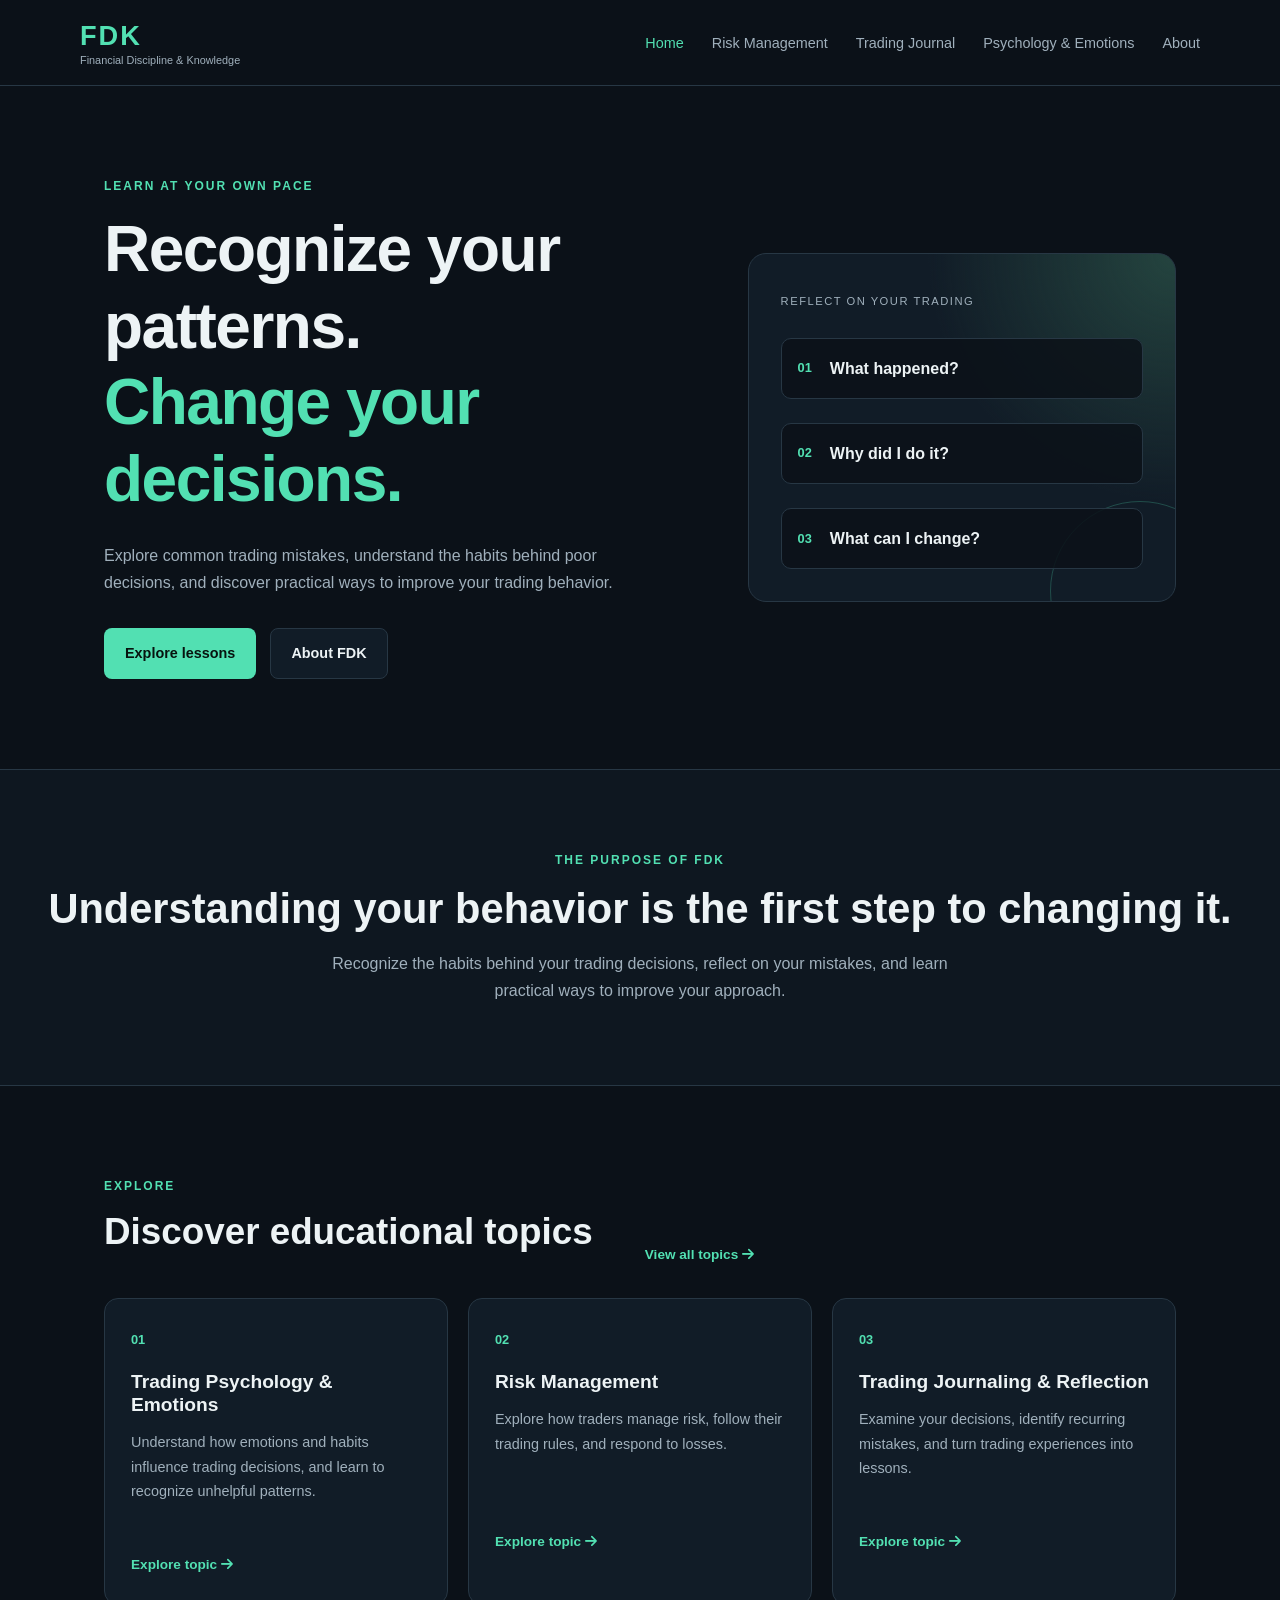
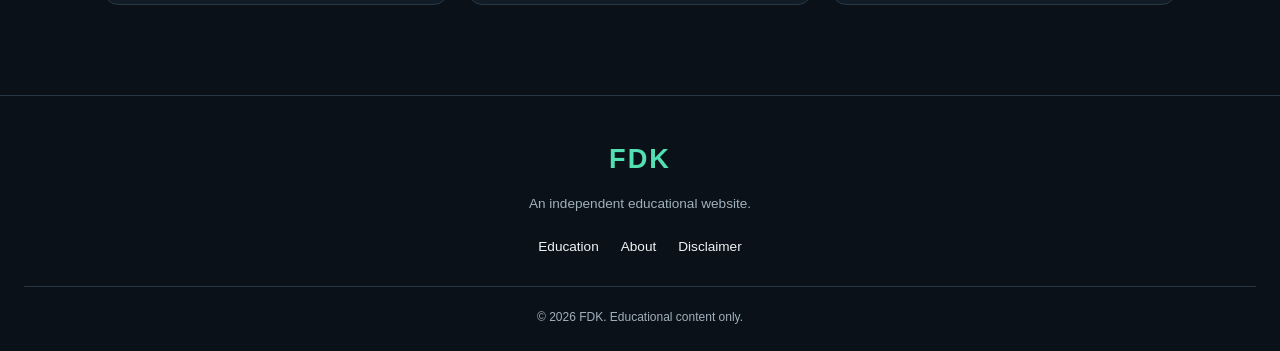
==== index.html @ 01b7a19f "refine homepage content and topic cards" ====
<!DOCTYPE html>
<html lang="en">
<head>
  <meta charset="UTF-8">
  <meta name="viewport" content="width=device-width, initial-scale=1.0">

  <meta
    name="description"
    content="FDK — Financial Discipline & Knowledge. Explore educational resources designed to help traders build knowledge and discipline."
  >

  <title>FDK — Financial Discipline & Knowledge</title>

  <link rel="stylesheet" href="css/index.css">
  
  <link rel="stylesheet" href="https://cdnjs.cloudflare.com/ajax/libs/font-awesome/6.7.2/css/all.min.css"/>

  <script src="js/index.js" defer></script>
</head>
<body>
  <header class="site-header">
    <a class="logo" href="index.html" aria-label="FDK home">
      <span class="logo-mark">FDK</span>
      <span class="logo-subtitle">Financial Discipline & Knowledge</span>
    </a>

    <button
      class="menu-toggle"
      aria-label="Toggle navigation"
      aria-expanded="false"
      aria-controls="main-navigation"
    >
      <span></span>
      <span></span>
      <span></span>
    </button>

    <nav class="main-navigation" id="main-navigation">
      <a href="index.html" aria-current="page">Home</a>
      <a href="risk-management.html">Risk Management</a>
      <a href="journaling.html">Trading Journal</a>
      <a href="psychology.html">Psychology & Emotions</a>
      <a href="about.html">About</a>
      
      </nav>
  </header>

  <main>
    <section class="hero">
      <div class="hero-content">
        <p class="eyebrow">LEARN AT YOUR OWN PACE</p>

        <h1> 
          Recognize your patterns.
          <span>Change your decisions.</span>
        </h1>

        <p class="hero-description">
          Explore common trading mistakes, understand the habits behind poor decisions, and discover practical ways to improve your trading behavior.
        </p>

        <div class="hero-actions">
          <a class="button button-primary" href="education.html">
            Explore lessons
          </a>

          <a class="button button-secondary" href="about.html">
            About FDK
          </a>
        </div>
      </div>
      
      <div class="visual-card">
        
        <span class="visual-label">REFLECT ON YOUR TRADING</span>
        
        <div class="visual-step">
          <span class="step-number">01</span>
          <span>What happened?</span>
        </div>
        
        <div class="visual-step">
          <span class="step-number">02</span>
          <span>Why did I do it?</span>
        </div>
        
        <div class="visual-step">
          <span class="step-number">03</span>
          <span>What can I change?</span>
        </div>

        <div class="visual-decoration"></div>
      </div>

      
      
    </section>
    
    <section class="intro-section">
      
      <p class="eyebrow">THE PURPOSE OF FDK</p>
      
      <h2>Understanding your behavior is the first step to changing it.</h2>
      
      <p>Recognize the habits behind your trading decisions, reflect on your mistakes, and learn practical ways to improve your approach.</p>
      
    </section>


    
<section class="topics-section">
  <div class="section-heading">
    <div>
      <p class="eyebrow">EXPLORE</p>
      <h2>Discover educational topics</h2>
    </div>

    <a class="text-link" href="education.html">
      View all topics
      <i class="fa-solid fa-arrow-right" aria-hidden="true"></i>
    </a>
  </div>

  <div class="topic-grid">
    <article class="topic-card">
      <span class="topic-number">01</span>

      <h3>Trading Psychology &amp; Emotions</h3>

      <p>
        Understand how emotions and habits influence trading
        decisions, and learn to recognize unhelpful patterns.
      </p>

      <a href="psychology.html">
        Explore topic
        <i class="fa-solid fa-arrow-right" aria-hidden="true"></i>
      </a>
    </article>

    <article class="topic-card">
      <span class="topic-number">02</span>

      <h3>Risk Management</h3>

      <p>
        Explore how traders manage risk, follow their trading
        rules, and respond to losses.
      </p>

      <a href="risk-management.html">
        Explore topic
        <i class="fa-solid fa-arrow-right" aria-hidden="true"></i>
      </a>
    </article>

    <article class="topic-card">
      <span class="topic-number">03</span>

      <h3>Trading Journaling &amp; Reflection</h3>

      <p>
        Examine your decisions, identify recurring mistakes,
        and turn trading experiences into lessons.
      </p>

      <a href="journaling.html">
        Explore topic
        <i class="fa-solid fa-arrow-right" aria-hidden="true"></i>
      </a>
    </article>
  </div>
</section>


  
  </main>

  <footer class="site-footer">
    <a class="footer-logo" href="index.html">FDK</a>

    <p>
      An independent educational website.
    </p>

    <div class="footer-links">
      <a href="education.html">Education</a>
      <a href="about.html">About</a>
      <a href="disclaimer.html">Disclaimer</a>
    </div>

    <p class="copyright">
      &copy; 2026 FDK. Educational content only.
    </p>
  </footer>
</body>
</html>
---- css/index.css ----
:root {
  --bg: #0b1118;
  --surface: #111c27;
  --surface-light: #172633;
  --text: #edf3f5;
  --muted: #a0b0bc;
  --accent: #52e0b2;
  --border: #273744;
  --radius: 14px;
  --container: 1120px;
}

* {
  box-sizing: border-box;
  margin: 0;
  padding: 0;
}

html {
  scroll-behavior: smooth;
}

body {
  background: var(--bg);
  color: var(--text);
  font-family: Arial, Helvetica, sans-serif;
  line-height: 1.7;
}

a {
  color: inherit;
  text-decoration: none;
}

button,
a {
  -webkit-tap-highlight-color: transparent;
}

.site-header {
  width: 100%;
  min-height: 82px;
  padding: 18px max(5%, calc((100% - var(--container)) / 2));
  display: flex;
  align-items: center;
  justify-content: space-between;
  gap: 24px;
  border-bottom: 1px solid var(--border);
  background: var(--bg);
}

.logo {
  display: flex;
  flex-direction: column;
  line-height: 1.3;
}

.logo-mark,
.footer-logo {
  color: var(--accent);
  font-size: 1.7rem;
  font-weight: 800;
  letter-spacing: 2px;
}

.logo-subtitle {
  color: var(--muted);
  font-size: 0.68rem;
}

.main-navigation {
  display: flex;
  align-items: center;
  gap: 28px;
}

.main-navigation a {
  color: var(--muted);
  font-size: 0.9rem;
  transition: color 0.2s ease;
}

.main-navigation a:hover,
.main-navigation a[aria-current="page"] {
  color: var(--accent);
}

.menu-toggle {
  display: none;
  border: 1px solid var(--border);
  border-radius: 8px;
  background: var(--surface);
  padding: 10px;
  cursor: pointer;
}

.menu-toggle span {
  display: block;
  width: 22px;
  height: 2px;
  margin: 4px 0;
  background: var(--text);
}

.hero {
  max-width: var(--container);
  min-height: 570px;
  margin: 0 auto;
  padding: 90px 24px;
  display: grid;
  grid-template-columns: 1.15fr 0.85fr;
  align-items: center;
  gap: 64px;
}

.eyebrow {
  margin-bottom: 14px;
  color: var(--accent);
  font-size: 0.75rem;
  font-weight: 700;
  letter-spacing: 2px;
}

h1,
h2,
h3 {
  line-height: 1.2;
}

h1 {
  max-width: 650px;
  font-size: clamp(2.3rem, 5vw, 4rem);
  letter-spacing: -1.5px;
}

h1 span {
  display: block;
  color: var(--accent);
}

.hero-description {
  max-width: 540px;
  margin-top: 24px;
  color: var(--muted);
}

.hero-actions {
  display: flex;
  flex-wrap: wrap;
  gap: 14px;
  margin-top: 32px;
}

.button {
  min-height: 48px;
  padding: 12px 20px;
  display: inline-flex;
  align-items: center;
  justify-content: center;
  border: 1px solid transparent;
  border-radius: 8px;
  font-size: 0.9rem;
  font-weight: 700;
  transition: transform 0.2s ease, background 0.2s ease;
}

.button:hover {
  transform: translateY(-2px);
}

.button-primary {
  background: var(--accent);
  color: #07140f;
}

.button-secondary {
  border-color: var(--border);
  background: var(--surface);
  color: var(--text);
}

.hero-visual {
  min-width: 0;
}

.visual-card {
  position: relative;
  overflow: hidden;
  padding: 32px;
  border: 1px solid var(--border);
  border-radius: 18px;
  background:
    radial-gradient(circle at 100% 0%, #24443f 0, transparent 45%),
    var(--surface);
}

.visual-label {
  color: var(--muted);
  font-size: 0.7rem;
  letter-spacing: 1.5px;
}

.visual-step {
  position: relative;
  z-index: 1;
  display: flex;
  align-items: center;
  gap: 18px;
  margin-top: 24px;
  padding: 16px;
  border: 1px solid var(--border);
  border-radius: 10px;
  background: rgba(11, 17, 24, 0.85);
  font-weight: 600;
}

.step-number,
.topic-number {
  color: var(--accent);
  font-size: 0.8rem;
  font-weight: 700;
}

.visual-decoration {
  position: absolute;
  right: -55px;
  bottom: -80px;
  width: 180px;
  height: 180px;
  border: 1px solid rgba(82, 224, 178, 0.25);
  border-radius: 50%;
}

.intro-section {
  padding: 80px 24px;
  border-top: 1px solid var(--border);
  border-bottom: 1px solid var(--border);
  background: #0e1720;
  text-align: center;
}

.intro-section h2,
.closing-section h2 {
  margin-bottom: 16px;
  font-size: clamp(1.8rem, 4vw, 2.6rem);
}

.intro-section > p:last-child {
  max-width: 620px;
  margin: 0 auto;
  color: var(--muted);
}




.topics-section {
  max-width: var(--container);
  margin: 0 auto;
  padding: 90px 24px;
}

.section-heading {
  display: flex;
  align-items: end;
  justify-content: space-between;
  gap: 20px;
  margin-bottom: 32px;
}

.section-heading h2 {
  font-size: clamp(1.7rem, 3vw, 2.3rem);
}

.text-link,
.topic-card a {
  color: var(--accent);
  font-size: 0.85rem;
  font-weight: 700;
}

.topic-grid {
  display: grid;
  grid-template-columns: repeat(3, minmax(0, 1fr));
  gap: 20px;
}

.topic-card {
  padding: 26px;
  border: 1px solid var(--border);
  border-radius: var(--radius);
  background: var(--surface);
  transition: border-color 0.2s ease, transform 0.2s ease;
}

.topic-card:hover {
  transform: translateY(-4px);
  border-color: var(--accent);
}

.topic-card h3 {
  margin-top: 18px;
  font-size: 1.2rem;
}

.topic-card p {
  min-height: 100px;
  margin: 14px 0 20px;
  color: var(--muted);
  font-size: 0.9rem;
}



.site-footer {
  padding: 40px 24px 24px;
  border-top: 1px solid var(--border);
  text-align: center;
}

.site-footer p {
  margin-top: 10px;
  color: var(--muted);
  font-size: 0.85rem;
}

.footer-links {
  display: flex;
  flex-wrap: wrap;
  justify-content: center;
  gap: 22px;
  margin-top: 20px;
  font-size: 0.85rem;
}

.footer-links a:hover {
  color: var(--accent);
}

.site-footer .copyright {
  margin-top: 28px;
  padding-top: 20px;
  border-top: 1px solid var(--border);
  font-size: 0.75rem;
}

@media (max-width: 760px) {
  .site-header {
    position: relative;
    min-height: 76px;
    padding: 14px 20px;
  }

  .menu-toggle {
    display: block;
  }

  .main-navigation {
    position: absolute;
    z-index: 10;
    top: 100%;
    right: 0;
    left: 0;
    display: none;
    flex-direction: column;
    align-items: stretch;
    gap: 0;
    padding: 10px 20px 16px;
    border-bottom: 1px solid var(--border);
    background: var(--bg);
  }

  .main-navigation.is-open {
    display: flex;
  }

  .main-navigation a {
    padding: 12px 0;
  }

  .hero {
    min-height: auto;
    padding: 64px 20px;
    grid-template-columns: 1fr;
    gap: 40px;
  }

  .hero-visual {
    max-width: 500px;
    width: 100%;
    margin: 0 auto;
  }

  .intro-section,
  .closing-section {
    padding: 64px 20px;
  }

  .topics-section {
    padding: 64px 20px;
  }

  .section-heading {
    align-items: flex-start;
    flex-direction: column;
  }

  .topic-grid {
    grid-template-columns: 1fr;
  }

  .topic-card p {
    min-height: 0;
  }
}

@media (prefers-reduced-motion: reduce) {
  *,
  *::before,
  *::after {
    scroll-behavior: auto !important;
    transition-duration: 0.01ms !important;
  }
}




/* Education Library */

.library-hero {
  padding: 80px 24px;
  border-bottom: 1px solid var(--border);
  background:
    radial-gradient(circle at 80% 20%, #183a37 0, transparent 38%),
    var(--bg);
  text-align: center;
}

.library-hero h1 {
  max-width: 800px;
  margin: 0 auto;
}

.library-hero h1 span {
  display: inline;
}

.library-hero > p:not(.eyebrow) {
  max-width: 620px;
  margin: 20px auto;
  color: var(--muted);
}

.search-label {
  display: block;
  margin: 28px auto 8px;
  color: var(--muted);
  font-size: 0.8rem;
}

.article-search {
  width: min(100%, 520px);
  padding: 15px 18px;
  border: 1px solid var(--border);
  border-radius: 9px;
  outline: none;
  background: var(--surface);
  color: var(--text);
  font: inherit;
}

.article-search:focus {
  border-color: var(--accent);
}

.library-content {
  max-width: var(--container);
  margin: 0 auto;
  padding: 72px 24px;
}

.results-count {
  color: var(--muted);
  font-size: 0.85rem;
}

.filter-list {
  display: flex;
  flex-wrap: wrap;
  gap: 10px;
  margin-bottom: 30px;
}

.filter-button {
  padding: 9px 15px;
  border: 1px solid var(--border);
  border-radius: 7px;
  background: var(--surface);
  color: var(--muted);
  font: inherit;
  font-size: 0.8rem;
  cursor: pointer;
}

.filter-button:hover,
.filter-button.active {
  border-color: var(--accent);
  background: #16342f;
  color: var(--accent);
}

.article-grid {
  display: grid;
  grid-template-columns: repeat(3, minmax(0, 1fr));
  gap: 20px;
}

.library-card {
  display: flex;
  flex-direction: column;
  padding: 25px;
  border: 1px solid var(--border);
  border-radius: var(--radius);
  background: var(--surface);
  transition: border-color 0.2s ease, transform 0.2s ease;
}

.library-card:hover {
  transform: translateY(-3px);
  border-color: var(--accent);
}

.article-category {
  color: var(--accent);
  font-size: 0.68rem;
  font-weight: 700;
  letter-spacing: 1.3px;
}

.library-card h3 {
  margin-top: 18px;
  font-size: 1.2rem;
}

.library-card p {
  flex: 1;
  margin: 14px 0 22px;
  color: var(--muted);
  font-size: 0.9rem;
}

.article-meta {
  display: flex;
  justify-content: space-between;
  gap: 10px;
  margin-bottom: 18px;
  padding-top: 14px;
  border-top: 1px solid var(--border);
  color: var(--muted);
  font-size: 0.75rem;
}

.library-card > a {
  color: var(--accent);
  font-size: 0.85rem;
  font-weight: 700;
}

.empty-results {
  padding: 30px 0;
  color: var(--muted);
  text-align: center;
}

@media (max-width: 900px) {
  .article-grid {
    grid-template-columns: repeat(2, minmax(0, 1fr));
  }
}

@media (max-width: 600px) {
  .library-hero {
    padding: 60px 20px;
  }

  .library-content {
    padding: 55px 20px;
  }

  .article-grid {
    grid-template-columns: 1fr;
  }
}





/* Article Detail */

.article-page {
  max-width: var(--container);
  margin: 0 auto;
  padding: 35px 24px 80px;
}

.breadcrumbs {
  display: flex;
  flex-wrap: wrap;
  gap: 10px;
  margin-bottom: 42px;
  color: var(--muted);
  font-size: 0.8rem;
}

.breadcrumbs a:hover {
  color: var(--accent);
}

.article-header {
  max-width: 820px;
  padding-bottom: 35px;
  border-bottom: 1px solid var(--border);
}

.article-header h1 {
  margin-top: 14px;
  font-size: clamp(2.3rem, 5vw, 3.7rem);
}

.article-intro {
  margin-top: 22px;
  color: var(--muted);
  font-size: 1.05rem;
}

.article-byline {
  display: flex;
  flex-wrap: wrap;
  gap: 20px;
  margin-top: 24px;
  color: var(--muted);
  font-size: 0.8rem;
}

.article-layout {
  display: grid;
  grid-template-columns: minmax(0, 1fr) 270px;
  gap: 55px;
  margin-top: 45px;
}

.article-body {
  min-width: 0;
}

.article-body section {
  margin-bottom: 36px;
}

.article-body h2 {
  margin-bottom: 16px;
  font-size: 1.65rem;
}

.article-body p {
  margin-bottom: 16px;
  color: #c2cdd5;
}

.article-body section p:last-child {
  margin-bottom: 0;
}

.article-callout {
  margin: 35px 0;
  padding: 25px;
  border-left: 3px solid var(--accent);
  border-radius: 0 10px 10px 0;
  background: var(--surface);
}

.article-callout p {
  margin: 0;
  color: var(--text);
  font-size: 1.05rem;
  font-weight: 600;
}

.example-card {
  margin: 22px 0;
  padding: 20px;
  border: 1px solid var(--border);
  border-radius: 12px;
  background: var(--surface);
}

.example-row {
  display: flex;
  justify-content: space-between;
  gap: 20px;
  padding: 13px 0;
  border-bottom: 1px solid var(--border);
}

.example-row:last-child {
  border-bottom: none;
}

.example-row span {
  color: var(--muted);
}

.negative-value {
  color: #ff9c9c;
}

.article-list {
  padding-left: 22px;
  color: #c2cdd5;
}

.article-list li {
  margin-bottom: 12px;
  padding-left: 5px;
}

.article-disclaimer {
  margin-top: 40px;
  padding: 20px;
  border: 1px solid var(--border);
  border-radius: 10px;
  background: #101923;
}

.article-disclaimer strong {
  display: block;
  margin-bottom: 8px;
  color: var(--accent);
}

.article-disclaimer p {
  margin: 0;
  font-size: 0.85rem;
}

.back-link {
  display: inline-block;
  margin-top: 30px;
  color: var(--accent);
  font-size: 0.9rem;
  font-weight: 700;
}

.article-sidebar {
  display: flex;
  flex-direction: column;
  gap: 20px;
}

.sidebar-card {
  position: sticky;
  top: 20px;
  padding: 22px;
  border: 1px solid var(--border);
  border-radius: 12px;
  background: var(--surface);
}

.sidebar-link {
  display: block;
  padding: 11px 0;
  border-bottom: 1px solid var(--border);
  color: var(--muted);
  font-size: 0.85rem;
}

.sidebar-link:last-child {
  border-bottom: none;
}

.sidebar-link:hover {
  color: var(--accent);
}

.related-card {
  position: static;
}

.related-card h3 {
  margin-bottom: 12px;
}

.related-card p:not(.eyebrow) {
  margin-bottom: 20px;
  color: var(--muted);
  font-size: 0.85rem;
}

@media (max-width: 800px) {
  .article-layout {
    grid-template-columns: 1fr;
    gap: 35px;
  }

  .article-sidebar {
    order: -1;
  }

  .sidebar-card {
    position: static;
  }
}

@media (max-width: 500px) {
  .article-page {
    padding: 25px 20px 60px;
  }

  .breadcrumbs {
    margin-bottom: 30px;
  }

  .article-byline {
    gap: 12px;
  }

  .example-card {
    padding: 14px;
  }
}



/* LEARNING PATHS */

.paths-section {
  padding-top: 64px;
  padding-bottom: 80px;
}

.section-heading {
  max-width: 650px;
  margin-bottom: 32px;
}

.section-heading h2 {
  margin-bottom: 12px;
}

.section-heading > p:last-child {
  color: var(--text-muted);
  line-height: 1.7;
}

.paths-grid {
  display: grid;
  grid-template-columns: repeat(3, minmax(0, 1fr));
  gap: 22px;
}

.path-card {
  display: flex;
  flex-direction: column;
  align-items: flex-start;
  padding: 28px;
  border: 1px solid var(--border-color);
  border-radius: 16px;
  background: var(--surface-color);
  transition: border-color 0.2s ease, transform 0.2s ease;
}

.path-card:hover {
  border-color: var(--accent-color);
  transform: translateY(-3px);
}

.path-number {
  display: grid;
  place-items: center;
  width: 48px;
  height: 48px;
  margin-bottom: 24px;
  border-radius: 12px;
  background: var(--accent-soft);
  color: var(--accent-color);
  font-weight: 700;
}

.path-card h3 {
  margin: 12px 0;
}

.path-card > p:not(.article-category) {
  color: var(--text-muted);
  line-height: 1.7;
}

.path-details {
  display: flex;
  flex-wrap: wrap;
  gap: 8px;
  margin: 16px 0 24px;
}

.path-details span {
  padding: 6px 10px;
  border: 1px solid var(--border-color);
  border-radius: 20px;
  color: var(--text-muted);
  font-size: 0.78rem;
}

.path-card .text-link {
  margin-top: auto;
  color: var(--accent-color);
  font-weight: 600;
  text-decoration: none;
}

.path-card .text-link:hover {
  text-decoration: underline;
}

@media (max-width: 900px) {
  .paths-grid {
    grid-template-columns: repeat(2, minmax(0, 1fr));
  }
}

@media (max-width: 600px) {
  .paths-section {
    padding-top: 44px;
    padding-bottom: 56px;
  }

  .paths-grid {
    grid-template-columns: 1fr;
  }

  .path-card {
    padding: 22px;
  }
}


/* ABOUT PAGE */

.about-hero {
  padding: 90px 0 80px;
  border-bottom: 1px solid var(--border-color);
}

.about-hero .container {
  max-width: 850px;
}

.about-hero h1 {
  max-width: 750px;
  margin: 16px 0;
  font-size: clamp(2.3rem, 6vw, 4rem);
  line-height: 1.12;
  letter-spacing: -0.04em;
}

.about-hero p:not(.eyebrow) {
  max-width: 680px;
  color: var(--text-muted);
  font-size: 1.05rem;
  line-height: 1.8;
}

.about-section {
  display: grid;
  grid-template-columns: 1fr 1fr;
  gap: 56px;
  padding-top: 80px;
  padding-bottom: 80px;
}

.about-content h2,
.audience-inner h2 {
  margin: 12px 0 20px;
  font-size: clamp(1.8rem, 4vw, 2.5rem);
  line-height: 1.2;
}

.about-content > p:not(.eyebrow),
.audience-inner > p:not(.eyebrow) {
  color: var(--text-muted);
  line-height: 1.8;
}

.about-content > p + p {
  margin-top: 16px;
}

.about-principles {
  display: flex;
  flex-direction: column;
  gap: 16px;
}

.principle-card {
  display: flex;
  gap: 18px;
  padding: 22px;
  border: 1px solid var(--border-color);
  border-radius: 14px;
  background: var(--surface-color);
}

.principle-number {
  display: grid;
  place-items: center;
  flex-shrink: 0;
  width: 42px;
  height: 42px;
  border-radius: 10px;
  background: var(--accent-soft);
  color: var(--accent-color);
  font-weight: 700;
}

.principle-card h3 {
  margin-bottom: 8px;
}

.principle-card p {
  color: var(--text-muted);
  line-height: 1.65;
  font-size: 0.95rem;
}

.about-audience {
  padding: 72px 0;
  border-top: 1px solid var(--border-color);
  background: var(--surface-color);
}

.audience-inner {
  max-width: 760px;
  text-align: center;
}

.audience-inner > p:not(.eyebrow) {
  margin: 0 auto 28px;
  max-width: 650px;
}

@media (max-width: 700px) {
  .about-hero {
    padding: 64px 0 56px;
  }

  .about-section {
    grid-template-columns: 1fr;
    gap: 36px;
    padding-top: 56px;
    padding-bottom: 56px;
  }

  .about-audience {
    padding: 56px 0;
  }
}


/* DISCLAIMER PAGE */

.disclaimer-hero {
  padding: 72px 0 56px;
  border-bottom: 1px solid var(--border-color);
}

.disclaimer-hero .container {
  max-width: 850px;
}

.disclaimer-hero h1 {
  margin: 14px 0;
  font-size: clamp(2.2rem, 5vw, 3.5rem);
  line-height: 1.15;
  letter-spacing: -0.035em;
}

.disclaimer-hero p:not(.eyebrow) {
  color: var(--text-muted);
  line-height: 1.7;
}

.disclaimer-section {
  padding-top: 56px;
  padding-bottom: 80px;
}

.disclaimer-content {
  max-width: 820px;
  margin: 0 auto;
}

.disclaimer-block {
  padding: 28px 0;
  border-bottom: 1px solid var(--border-color);
}

.disclaimer-block:first-child {
  padding-top: 0;
}

.disclaimer-block h2 {
  margin-bottom: 14px;
  font-size: 1.25rem;
}

.disclaimer-block p {
  color: var(--text-muted);
  line-height: 1.85;
}

.disclaimer-block p + p {
  margin-top: 12px;
}

.disclaimer-notice {
  margin-top: 32px;
  padding: 22px;
  border: 1px solid var(--border-color);
  border-left: 3px solid var(--accent-color);
  border-radius: 10px;
  background: var(--surface-color);
  line-height: 1.75;
}

.disclaimer-notice strong {
  color: var(--accent-color);
}

@media (max-width: 600px) {
  .disclaimer-hero {
    padding: 56px 0 44px;
  }

  .disclaimer-section {
    padding-top: 40px;
    padding-bottom: 56px;
  }

  .disclaimer-block {
    padding: 24px 0;
  }
}
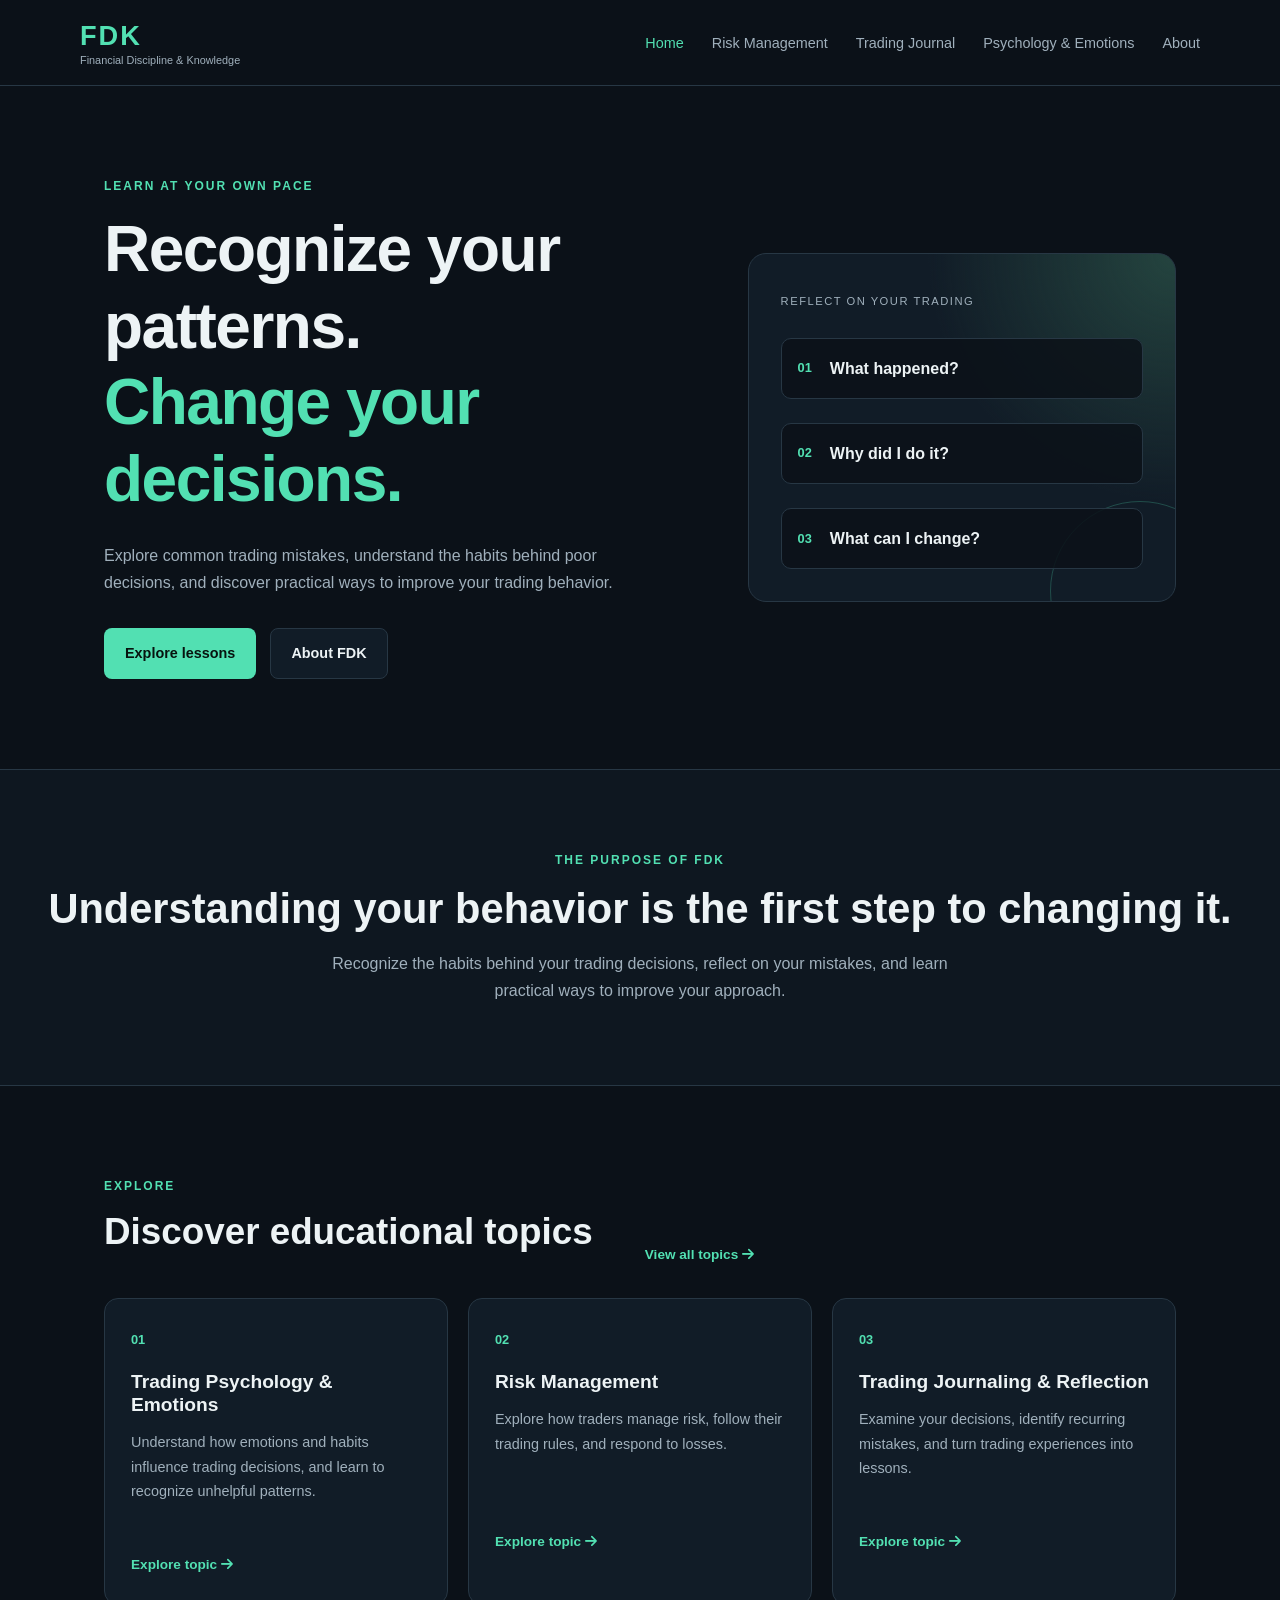
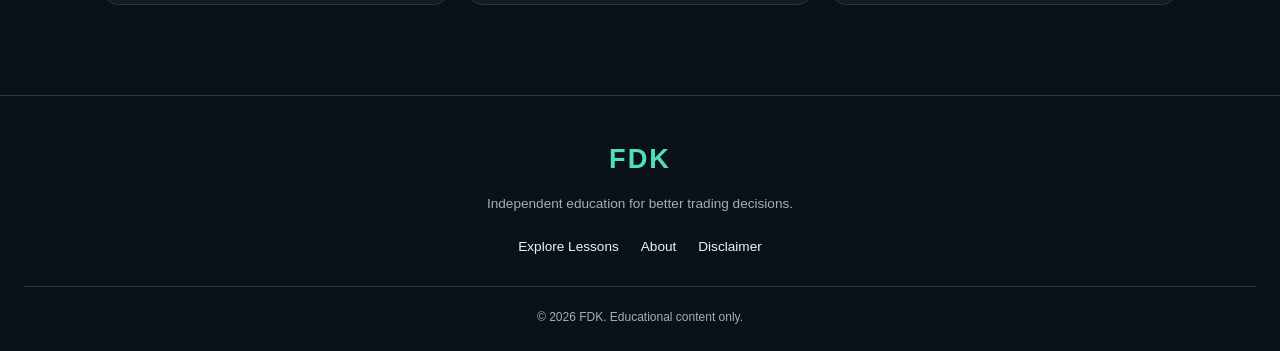
==== commit f788706c: "Build the lessons page" ====
--- a/index.html
+++ b/index.html
@@ -6,9 +6,9 @@
   <meta name="viewport" content="width=device-width, initial-scale=1.0">
 
   <meta
-    name="description"
-    content="FDK — Financial Discipline & Knowledge. Explore educational resources designed to help traders build knowledge and discipline."
-  >
+  name="description"
+  content="FDK helps traders recognize behavioral patterns, reflect on trading mistakes, and develop better trading habits and decision-making."
+>
 
   <title>FDK — Financial Discipline & Knowledge</title>
 
@@ -177,22 +177,27 @@
   
   </main>
 
-  <footer class="site-footer">
-    <a class="footer-logo" href="index.html">FDK</a>
-
-    <p>
-      An independent educational website.
-    </p>
-
-    <div class="footer-links">
-      <a href="education.html">Education</a>
-      <a href="about.html">About</a>
-      <a href="disclaimer.html">Disclaimer</a>
-    </div>
-
-    <p class="copyright">
-      &copy; 2026 FDK. Educational content only.
-    </p>
-  </footer>
+  
+<footer class="site-footer">
+  <a class="footer-logo" href="index.html">FDK</a>
+
+  <p>
+    Independent education for better trading decisions.
+  </p>
+
+  <div class="footer-links">
+    <a href="education.html">Explore Lessons</a>
+    <a href="about.html">About</a>
+    <a href="disclaimer.html">Disclaimer</a>
+  </div>
+
+  <p class="copyright">
+    &copy; 2026 FDK. Educational content only.
+  </p>
+</footer>
+
 </body>
 </html>
+
+
+
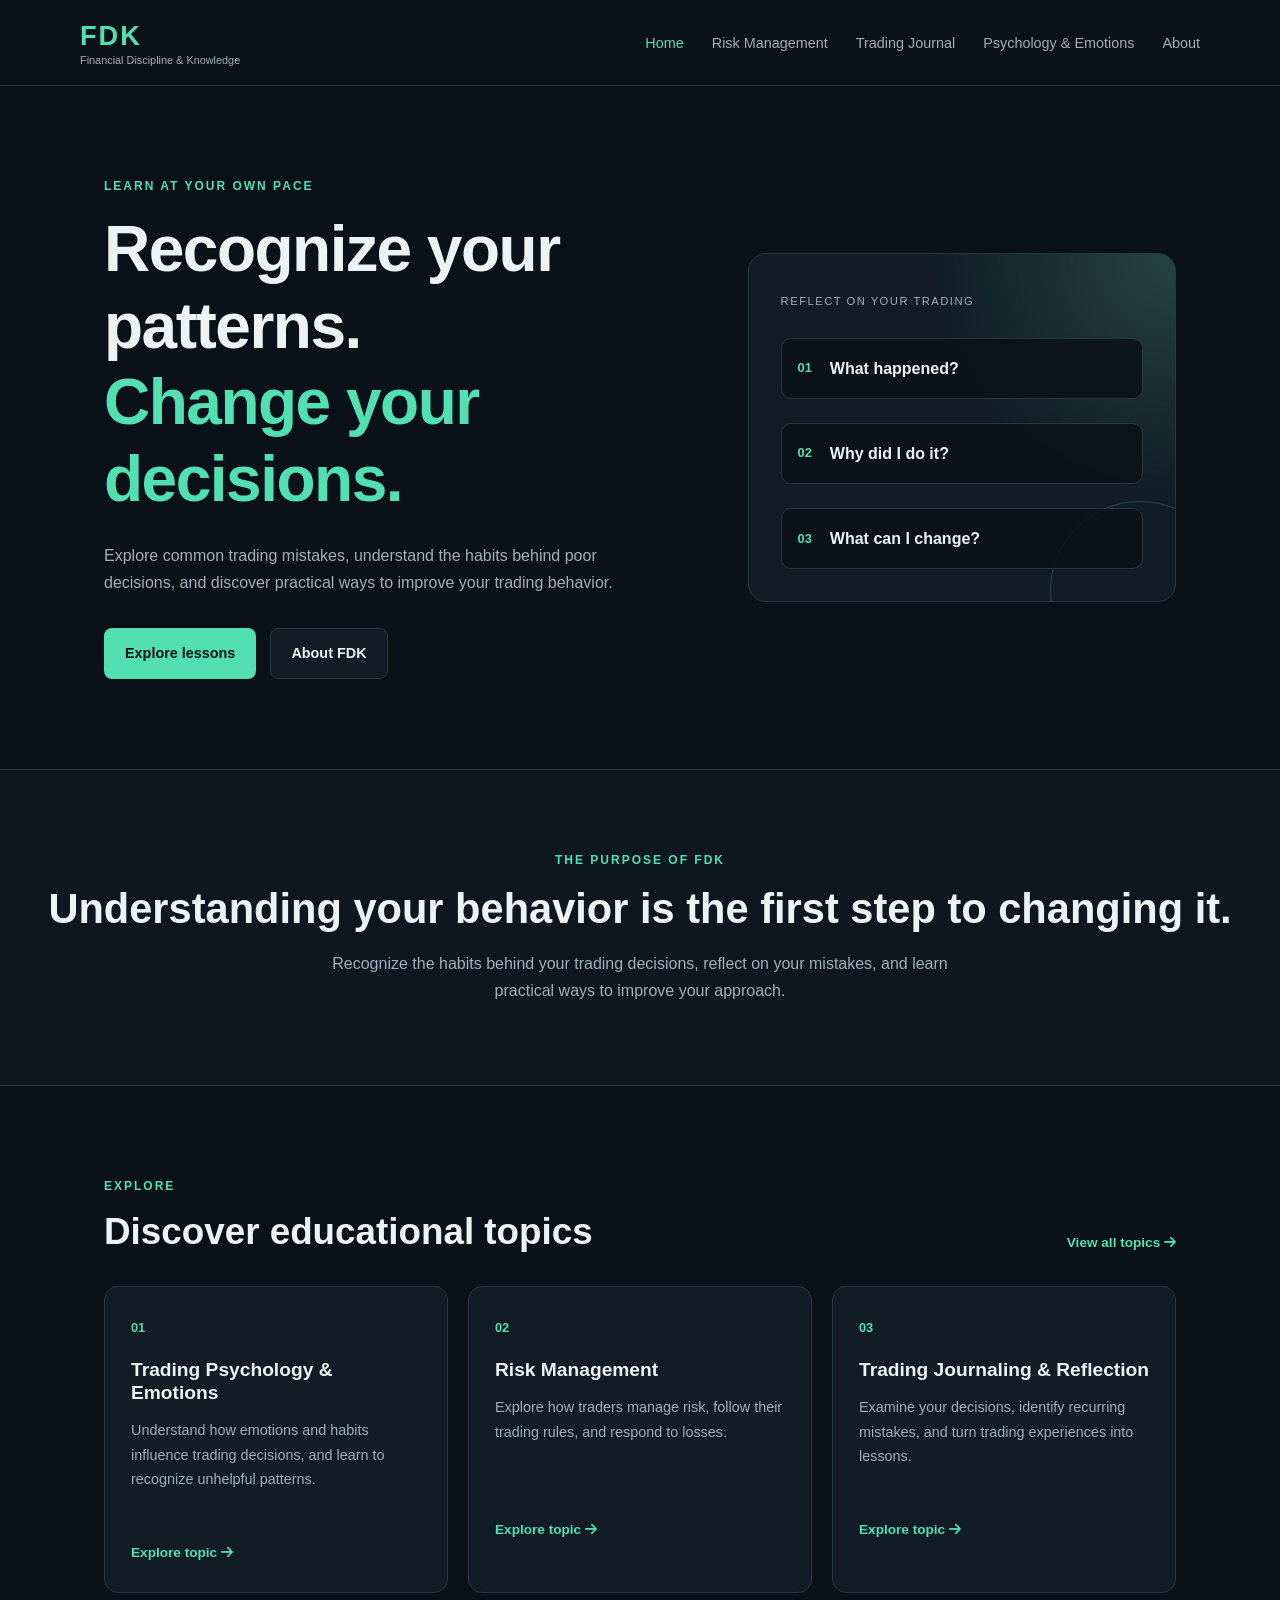
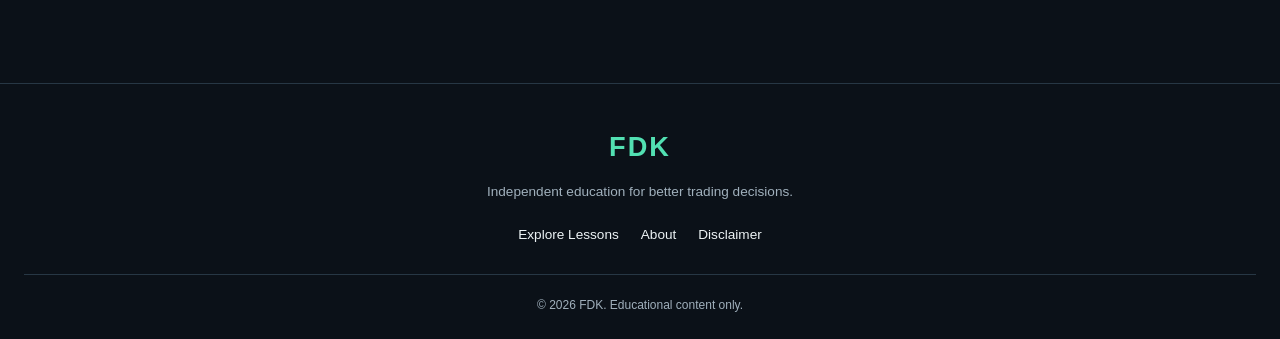
==== commit 5a03a40d: "Build risk management page" ====
--- a/index.html
+++ b/index.html
@@ -61,7 +61,7 @@
         </p>
 
         <div class="hero-actions">
-          <a class="button button-primary" href="education.html">
+          <a class="button button-primary" href="lessons.html">
             Explore lessons
           </a>
 
--- a/css/index.css
+++ b/css/index.css
@@ -425,92 +425,6 @@
 }
 
 
-
-
-/* Education Library */
-
-.library-hero {
-  padding: 80px 24px;
-  border-bottom: 1px solid var(--border);
-  background:
-    radial-gradient(circle at 80% 20%, #183a37 0, transparent 38%),
-    var(--bg);
-  text-align: center;
-}
-
-.library-hero h1 {
-  max-width: 800px;
-  margin: 0 auto;
-}
-
-.library-hero h1 span {
-  display: inline;
-}
-
-.library-hero > p:not(.eyebrow) {
-  max-width: 620px;
-  margin: 20px auto;
-  color: var(--muted);
-}
-
-.search-label {
-  display: block;
-  margin: 28px auto 8px;
-  color: var(--muted);
-  font-size: 0.8rem;
-}
-
-.article-search {
-  width: min(100%, 520px);
-  padding: 15px 18px;
-  border: 1px solid var(--border);
-  border-radius: 9px;
-  outline: none;
-  background: var(--surface);
-  color: var(--text);
-  font: inherit;
-}
-
-.article-search:focus {
-  border-color: var(--accent);
-}
-
-.library-content {
-  max-width: var(--container);
-  margin: 0 auto;
-  padding: 72px 24px;
-}
-
-.results-count {
-  color: var(--muted);
-  font-size: 0.85rem;
-}
-
-.filter-list {
-  display: flex;
-  flex-wrap: wrap;
-  gap: 10px;
-  margin-bottom: 30px;
-}
-
-.filter-button {
-  padding: 9px 15px;
-  border: 1px solid var(--border);
-  border-radius: 7px;
-  background: var(--surface);
-  color: var(--muted);
-  font: inherit;
-  font-size: 0.8rem;
-  cursor: pointer;
-}
-
-.filter-button:hover,
-.filter-button.active {
-  border-color: var(--accent);
-  background: #16342f;
-  color: var(--accent);
-}
-
 .article-grid {
   display: grid;
   grid-template-columns: repeat(3, minmax(0, 1fr));
@@ -834,116 +748,6 @@
 
 
 
-/* LEARNING PATHS */
-
-.paths-section {
-  padding-top: 64px;
-  padding-bottom: 80px;
-}
-
-.section-heading {
-  max-width: 650px;
-  margin-bottom: 32px;
-}
-
-.section-heading h2 {
-  margin-bottom: 12px;
-}
-
-.section-heading > p:last-child {
-  color: var(--text-muted);
-  line-height: 1.7;
-}
-
-.paths-grid {
-  display: grid;
-  grid-template-columns: repeat(3, minmax(0, 1fr));
-  gap: 22px;
-}
-
-.path-card {
-  display: flex;
-  flex-direction: column;
-  align-items: flex-start;
-  padding: 28px;
-  border: 1px solid var(--border-color);
-  border-radius: 16px;
-  background: var(--surface-color);
-  transition: border-color 0.2s ease, transform 0.2s ease;
-}
-
-.path-card:hover {
-  border-color: var(--accent-color);
-  transform: translateY(-3px);
-}
-
-.path-number {
-  display: grid;
-  place-items: center;
-  width: 48px;
-  height: 48px;
-  margin-bottom: 24px;
-  border-radius: 12px;
-  background: var(--accent-soft);
-  color: var(--accent-color);
-  font-weight: 700;
-}
-
-.path-card h3 {
-  margin: 12px 0;
-}
-
-.path-card > p:not(.article-category) {
-  color: var(--text-muted);
-  line-height: 1.7;
-}
-
-.path-details {
-  display: flex;
-  flex-wrap: wrap;
-  gap: 8px;
-  margin: 16px 0 24px;
-}
-
-.path-details span {
-  padding: 6px 10px;
-  border: 1px solid var(--border-color);
-  border-radius: 20px;
-  color: var(--text-muted);
-  font-size: 0.78rem;
-}
-
-.path-card .text-link {
-  margin-top: auto;
-  color: var(--accent-color);
-  font-weight: 600;
-  text-decoration: none;
-}
-
-.path-card .text-link:hover {
-  text-decoration: underline;
-}
-
-@media (max-width: 900px) {
-  .paths-grid {
-    grid-template-columns: repeat(2, minmax(0, 1fr));
-  }
-}
-
-@media (max-width: 600px) {
-  .paths-section {
-    padding-top: 44px;
-    padding-bottom: 56px;
-  }
-
-  .paths-grid {
-    grid-template-columns: 1fr;
-  }
-
-  .path-card {
-    padding: 22px;
-  }
-}
 
 
 /* ABOUT PAGE */
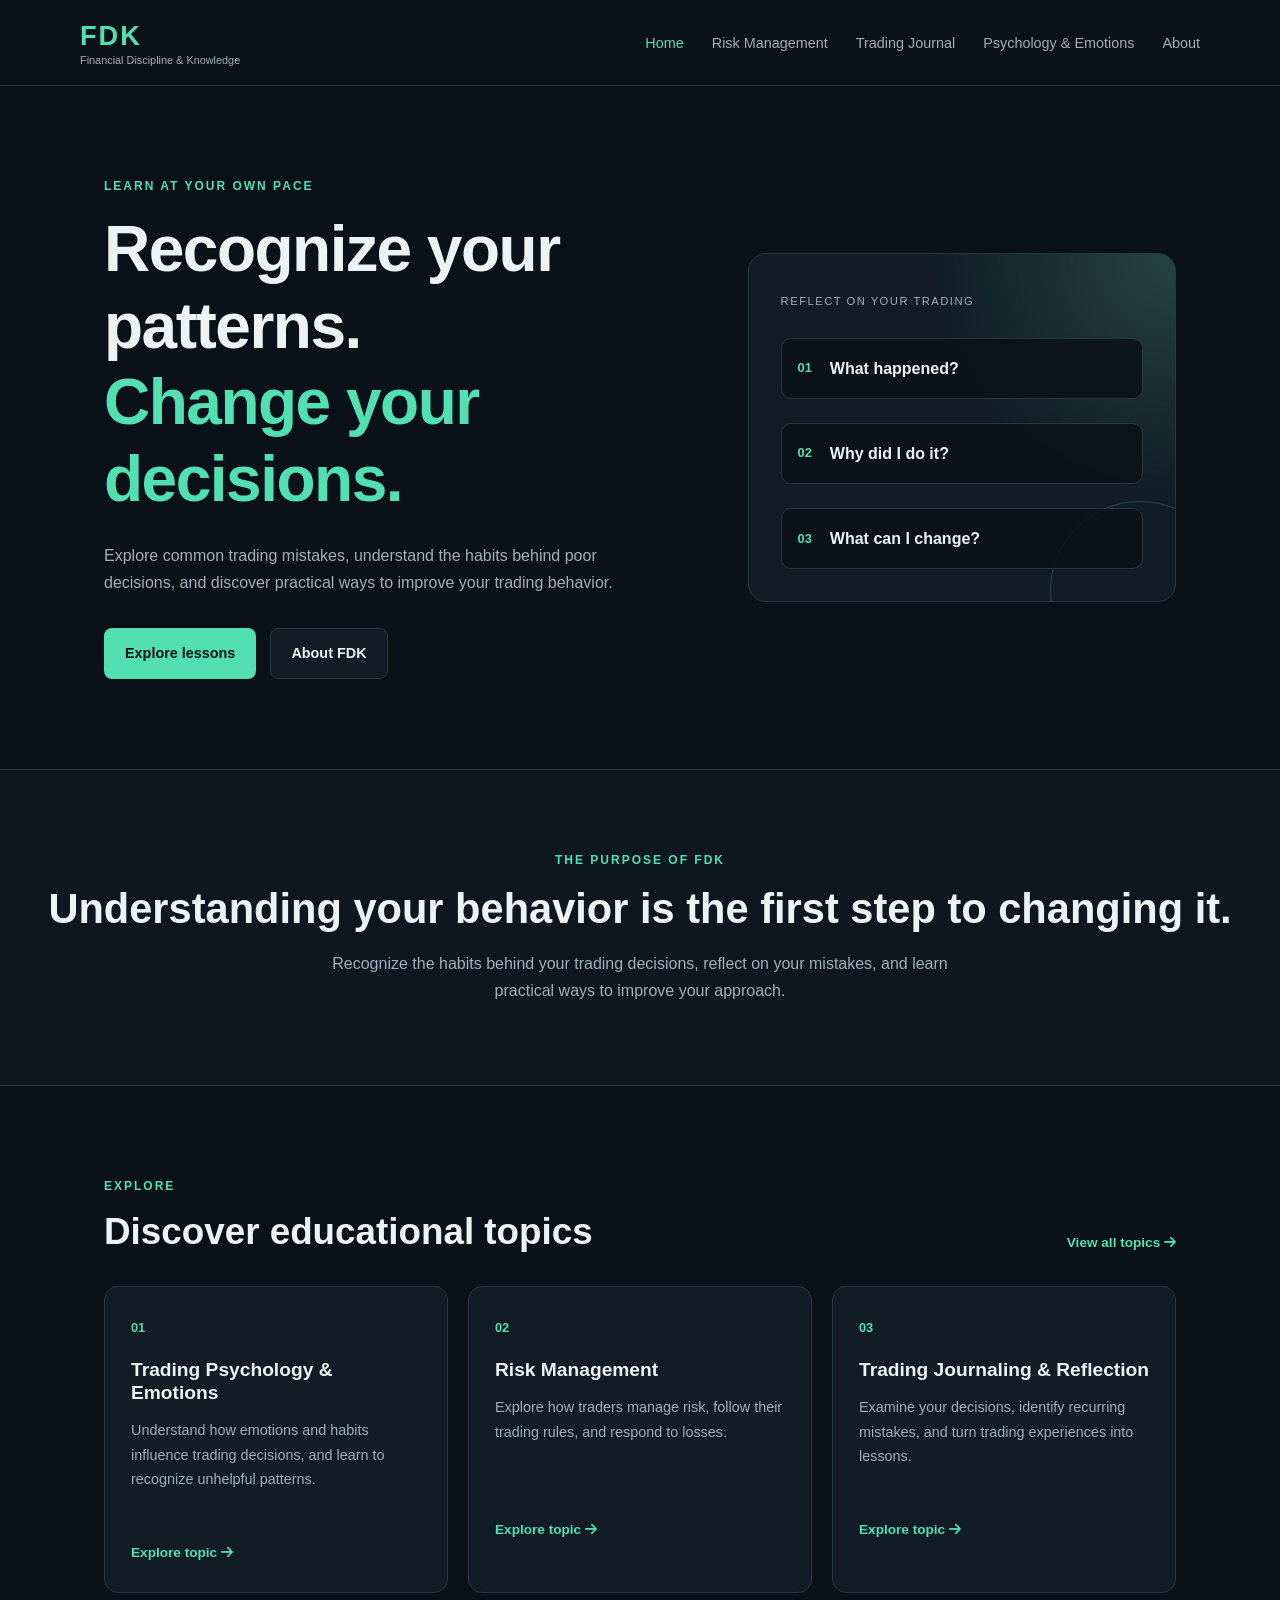
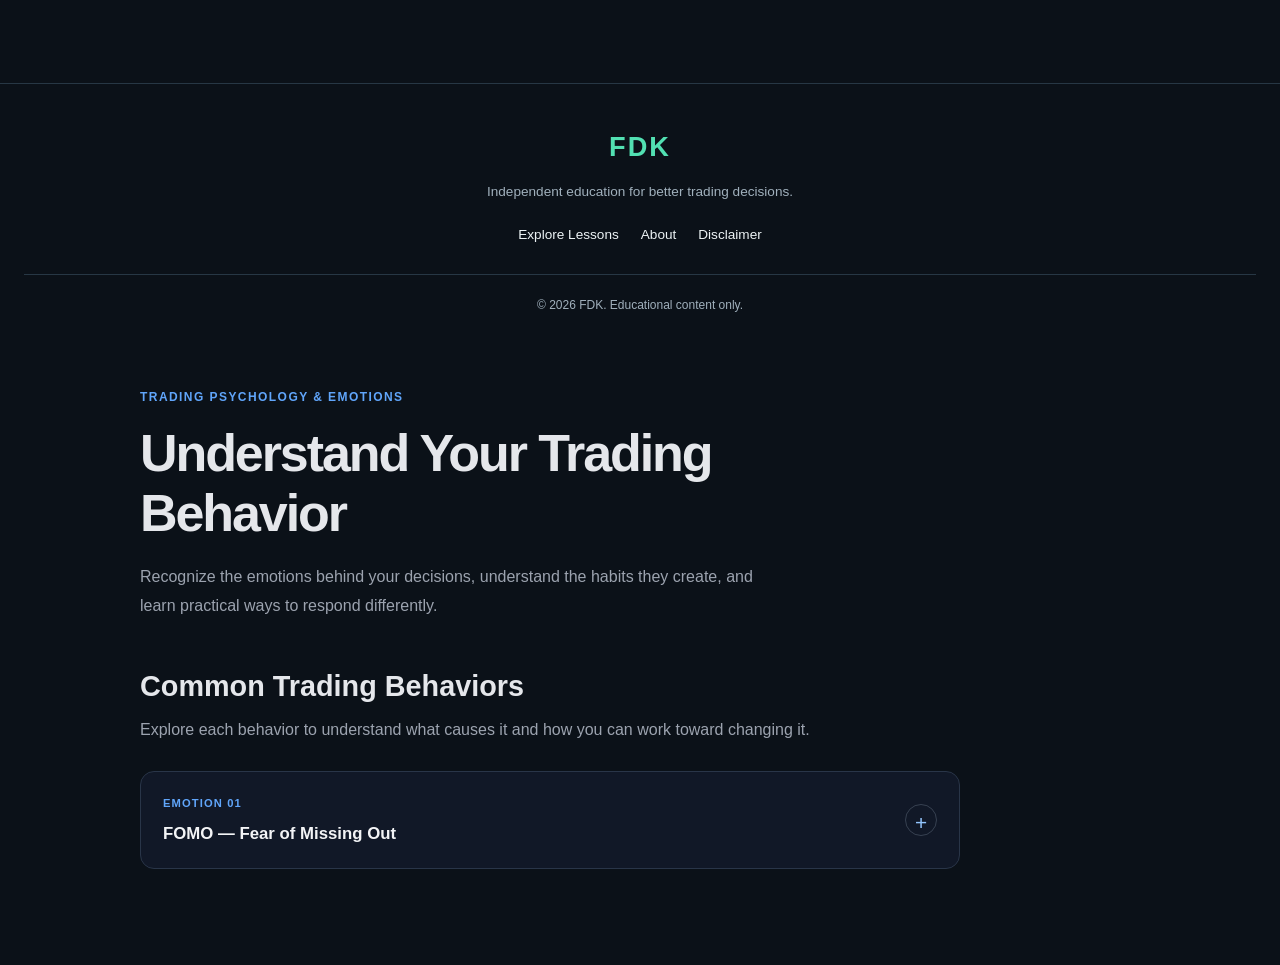
==== commit 537ea771: "Build psychology page" ====
--- a/index.html
+++ b/index.html
@@ -201,3 +201,76 @@
 
 
 
+<main class="psychology-page">
+  <section class="psychology-hero">
+    <p class="eyebrow">TRADING PSYCHOLOGY &amp; EMOTIONS</p>
+    <h1>Understand Your Trading Behavior</h1>
+    <p>
+      Recognize the emotions behind your decisions,
+      understand the habits they create, and learn
+      practical ways to respond differently.
+    </p>
+  </section>
+
+  <section class="psychology-lessons">
+    <h2>Common Trading Behaviors</h2>
+    <p>
+      Explore each behavior to understand what causes it
+      and how you can work toward changing it.
+    </p>
+
+    <details class="psychology-card">
+      <summary class="psychology-card-header">
+        <span>
+          <span class="psychology-card-category">EMOTION 01</span>
+          <span class="psychology-card-title">FOMO — Fear of Missing Out</span>
+        </span>
+        <span class="psychology-card-toggle" aria-hidden="true">+</span>
+      </summary>
+
+      <div class="psychology-card-content">
+        <h3>Recognize the behavior</h3>
+        <p>
+          You see the market making a strong move and feel
+          pressure to enter immediately because you think
+          you might miss a profitable opportunity.
+        </p>
+
+        <h3>Understand the trigger</h3>
+        <p>
+          Fear of missing a move, excitement, or seeing
+          other traders profit can push you to act without
+          waiting for your own trading setup.
+        </p>
+
+        <h3>What can go wrong?</h3>
+        <p>
+          You may enter late, chase the price, accept a
+          poor entry, or take a trade that does not meet
+          your strategy's requirements.
+        </p>
+
+        <div class="psychology-solution">
+          <h3>Practical solution</h3>
+          <ul>
+            <li>Define your entry conditions before trading.</li>
+            <li>Do not enter simply because the price is moving quickly.</li>
+            <li>If you miss the setup, accept it and wait for another valid opportunity.</li>
+          </ul>
+        </div>
+
+        <div class="psychology-reflection">
+          <h3>Reflect on your behavior</h3>
+          <p>
+            Did I enter because my setup was valid, or
+            because I was afraid of missing the move?
+          </p>
+        </div>
+      </div>
+    </details>
+  </section>
+</main>
+
+
+
+
--- a/css/index.css
+++ b/css/index.css
@@ -955,4 +955,253 @@
   .disclaimer-block {
     padding: 24px 0;
   }
-}+}
+
+
+
+
+/* Psychology Page */
+
+.psychology-page {
+  width: min(100% - 32px, 1000px);
+  margin-inline: auto;
+  padding: 48px 0 80px;
+  color: #e5e7eb;
+}
+
+/* Page Introduction */
+
+.psychology-hero {
+  max-width: 720px;
+  margin-bottom: 48px;
+}
+
+.psychology-hero .eyebrow {
+  color: #60a5fa;
+  font-size: 0.75rem;
+  font-weight: 700;
+  letter-spacing: 0.12em;
+  margin-bottom: 16px;
+}
+
+.psychology-hero h1 {
+  font-size: clamp(2rem, 5vw, 3.25rem);
+  line-height: 1.15;
+  letter-spacing: -0.04em;
+  margin: 0 0 20px;
+}
+
+.psychology-hero > p:last-child {
+  max-width: 620px;
+  color: #9ca3af;
+  font-size: 1rem;
+  line-height: 1.8;
+  margin: 0;
+}
+
+/* Lessons Section */
+
+.psychology-lessons {
+  max-width: 820px;
+}
+
+.psychology-lessons > h2 {
+  font-size: clamp(1.4rem, 3vw, 1.8rem);
+  margin: 0 0 12px;
+}
+
+.psychology-lessons > p {
+  color: #9ca3af;
+  line-height: 1.7;
+  margin: 0 0 28px;
+}
+
+/* Collapsible Card */
+
+.psychology-card {
+  background: #111827;
+  border: 1px solid #293548;
+  border-radius: 14px;
+  margin-bottom: 16px;
+  overflow: hidden;
+  transition: border-color 0.2s ease;
+}
+
+.psychology-card:hover {
+  border-color: #475569;
+}
+
+.psychology-card[open] {
+  border-color: #3b82f6;
+}
+
+/* Clickable Card Header */
+
+.psychology-card-header {
+  display: flex;
+  align-items: center;
+  justify-content: space-between;
+  gap: 16px;
+  padding: 22px;
+  cursor: pointer;
+  list-style: none;
+}
+
+.psychology-card-header::-webkit-details-marker {
+  display: none;
+}
+
+.psychology-card-header::marker {
+  content: "";
+}
+
+.psychology-card-header > span:first-child {
+  display: flex;
+  flex-direction: column;
+  gap: 8px;
+}
+
+.psychology-card-category {
+  color: #60a5fa;
+  font-size: 0.7rem;
+  font-weight: 700;
+  letter-spacing: 0.1em;
+}
+
+.psychology-card-title {
+  color: #f3f4f6;
+  font-size: 1.05rem;
+  font-weight: 600;
+  line-height: 1.5;
+}
+
+.psychology-card-toggle {
+  display: grid;
+  place-items: center;
+  flex-shrink: 0;
+  width: 32px;
+  height: 32px;
+  border: 1px solid #374151;
+  border-radius: 50%;
+  color: #93c5fd;
+  font-size: 1.3rem;
+  transition:
+    transform 0.2s ease,
+    background-color 0.2s ease;
+}
+
+.psychology-card[open] .psychology-card-toggle {
+  transform: rotate(45deg);
+  background: #1e293b;
+}
+
+/* Expanded Card Content */
+
+.psychology-card-content {
+  padding: 0 22px 24px;
+  border-top: 1px solid #293548;
+}
+
+.psychology-card-content h3 {
+  color: #f3f4f6;
+  font-size: 1rem;
+  line-height: 1.5;
+  margin: 24px 0 10px;
+}
+
+.psychology-card-content p {
+  color: #aeb8c7;
+  font-size: 0.95rem;
+  line-height: 1.8;
+  margin: 0;
+}
+
+/* Practical Solution */
+
+.psychology-solution {
+  margin-top: 28px;
+  padding: 18px;
+  background: #172538;
+  border: 1px solid #294565;
+  border-left: 3px solid #60a5fa;
+  border-radius: 8px;
+}
+
+.psychology-solution h3 {
+  color: #93c5fd;
+  margin-top: 0;
+}
+
+.psychology-solution ul {
+  padding-left: 20px;
+  margin: 0;
+}
+
+.psychology-solution li {
+  color: #cbd5e1;
+  font-size: 0.92rem;
+  line-height: 1.75;
+  margin-bottom: 10px;
+}
+
+.psychology-solution li:last-child {
+  margin-bottom: 0;
+}
+
+/* Reflection */
+
+.psychology-reflection {
+  margin-top: 24px;
+  padding: 18px;
+  background: #191a2b;
+  border: 1px solid #373552;
+  border-radius: 8px;
+}
+
+.psychology-reflection h3 {
+  color: #c4b5fd;
+  margin-top: 0;
+}
+
+.psychology-reflection p {
+  color: #d1d5db;
+  font-style: italic;
+}
+
+/* Keyboard Accessibility */
+
+.psychology-card-header:focus-visible {
+  outline: 2px solid #60a5fa;
+  outline-offset: -3px;
+  border-radius: 12px;
+}
+
+/* Mobile Layout */
+
+@media (max-width: 600px) {
+  .psychology-page {
+    width: calc(100% - 24px);
+    padding: 32px 0 56px;
+  }
+
+  .psychology-hero {
+    margin-bottom: 36px;
+  }
+
+  .psychology-card-header {
+    padding: 18px 16px;
+  }
+
+  .psychology-card-title {
+    font-size: 0.98rem;
+  }
+
+  .psychology-card-content {
+    padding: 0 16px 20px;
+  }
+
+  .psychology-solution,
+  .psychology-reflection {
+    padding: 15px;
+  }
+}
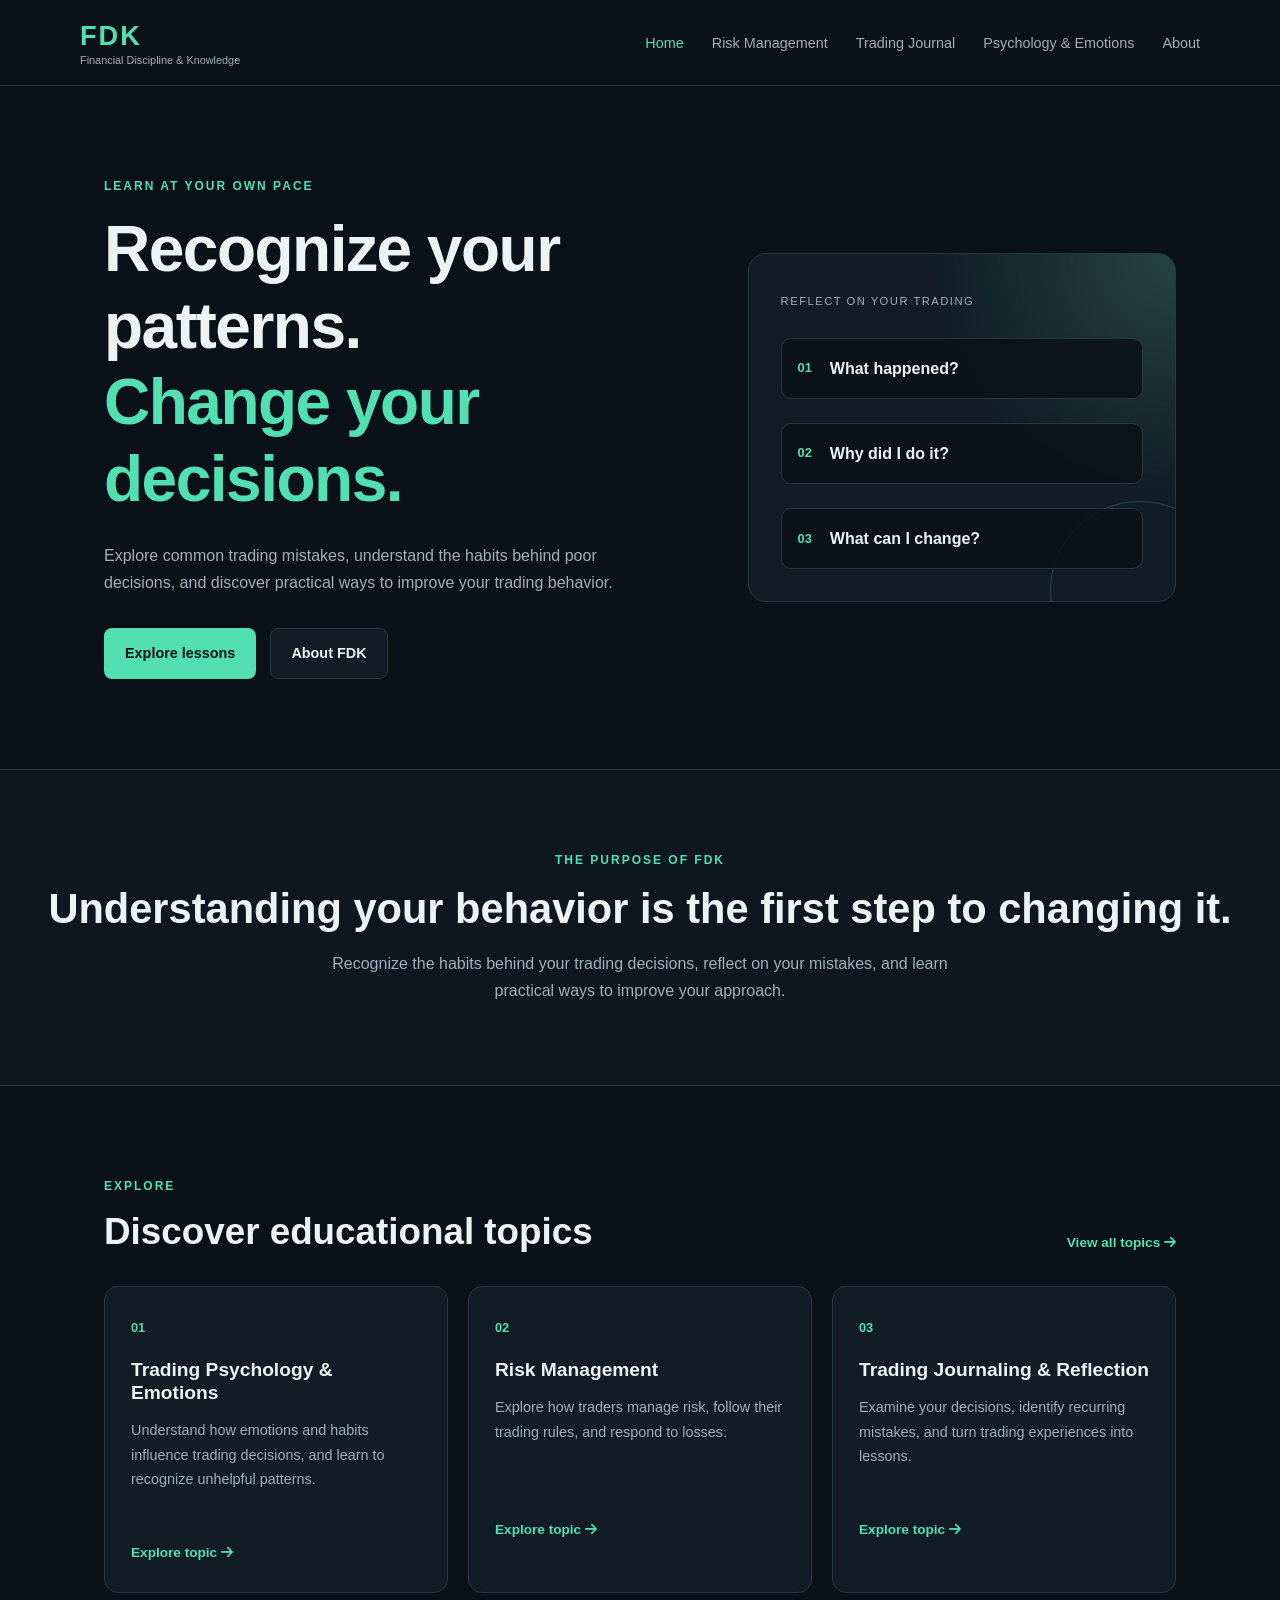
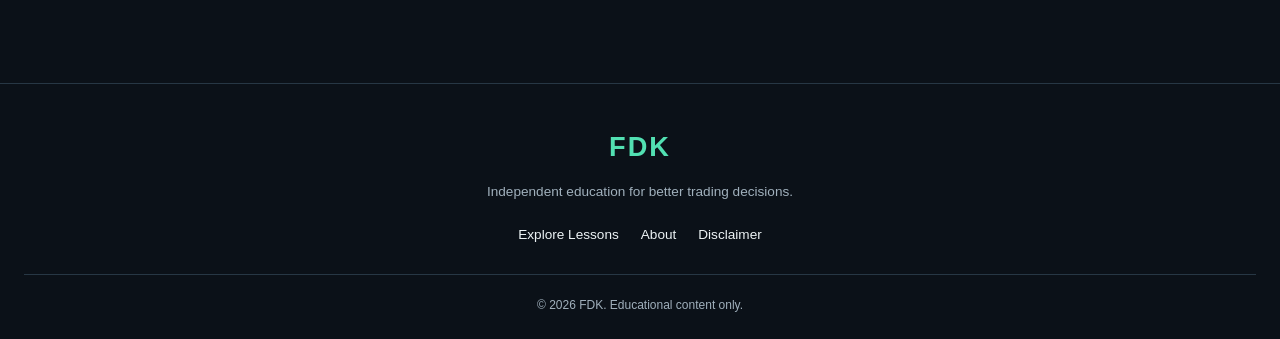
==== commit d2132ee0: "Build journaling page" ====
--- a/index.html
+++ b/index.html
@@ -201,76 +201,5 @@
 
 
 
-<main class="psychology-page">
-  <section class="psychology-hero">
-    <p class="eyebrow">TRADING PSYCHOLOGY &amp; EMOTIONS</p>
-    <h1>Understand Your Trading Behavior</h1>
-    <p>
-      Recognize the emotions behind your decisions,
-      understand the habits they create, and learn
-      practical ways to respond differently.
-    </p>
-  </section>
-
-  <section class="psychology-lessons">
-    <h2>Common Trading Behaviors</h2>
-    <p>
-      Explore each behavior to understand what causes it
-      and how you can work toward changing it.
-    </p>
-
-    <details class="psychology-card">
-      <summary class="psychology-card-header">
-        <span>
-          <span class="psychology-card-category">EMOTION 01</span>
-          <span class="psychology-card-title">FOMO — Fear of Missing Out</span>
-        </span>
-        <span class="psychology-card-toggle" aria-hidden="true">+</span>
-      </summary>
-
-      <div class="psychology-card-content">
-        <h3>Recognize the behavior</h3>
-        <p>
-          You see the market making a strong move and feel
-          pressure to enter immediately because you think
-          you might miss a profitable opportunity.
-        </p>
-
-        <h3>Understand the trigger</h3>
-        <p>
-          Fear of missing a move, excitement, or seeing
-          other traders profit can push you to act without
-          waiting for your own trading setup.
-        </p>
-
-        <h3>What can go wrong?</h3>
-        <p>
-          You may enter late, chase the price, accept a
-          poor entry, or take a trade that does not meet
-          your strategy's requirements.
-        </p>
-
-        <div class="psychology-solution">
-          <h3>Practical solution</h3>
-          <ul>
-            <li>Define your entry conditions before trading.</li>
-            <li>Do not enter simply because the price is moving quickly.</li>
-            <li>If you miss the setup, accept it and wait for another valid opportunity.</li>
-          </ul>
-        </div>
-
-        <div class="psychology-reflection">
-          <h3>Reflect on your behavior</h3>
-          <p>
-            Did I enter because my setup was valid, or
-            because I was afraid of missing the move?
-          </p>
-        </div>
-      </div>
-    </details>
-  </section>
-</main>
-
-
-
-
+
+
--- a/css/index.css
+++ b/css/index.css
@@ -1205,3 +1205,762 @@
     padding: 15px;
   }
 }
+
+
+
+
+
+
+/* Journaling: Purpose Section */
+
+.journaling-purpose {
+  margin: 48px 0;
+}
+
+.journaling-purpose .eyebrow {
+  color: #60a5fa;
+  font-size: 0.75rem;
+  font-weight: 700;
+  letter-spacing: 0.12em;
+  margin-bottom: 14px;
+}
+
+.journaling-purpose h2 {
+  max-width: 650px;
+  color: #f3f4f6;
+  font-size: clamp(1.6rem, 4vw, 2.2rem);
+  line-height: 1.25;
+  letter-spacing: -0.03em;
+  margin: 0 0 20px;
+}
+
+.journaling-purpose > p:not(.eyebrow) {
+  max-width: 760px;
+  color: #aeb8c7;
+  font-size: 0.96rem;
+  line-height: 1.8;
+  margin: 0 0 16px;
+}
+
+.journaling-purpose .journaling-purpose-intro {
+  color: #e5e7eb;
+  font-weight: 500;
+}
+
+/* Purpose Cards */
+
+.journaling-purpose-grid {
+  display: grid;
+  grid-template-columns: repeat(3, minmax(0, 1fr));
+  gap: 16px;
+  margin-top: 32px;
+}
+
+.journaling-purpose-card {
+  padding: 22px;
+  background: #111827;
+  border: 1px solid #293548;
+  border-radius: 12px;
+}
+
+.journaling-purpose-card h3 {
+  color: #f3f4f6;
+  font-size: 1rem;
+  line-height: 1.5;
+  margin: 0 0 12px;
+}
+
+.journaling-purpose-card p {
+  color: #aeb8c7;
+  font-size: 0.9rem;
+  line-height: 1.75;
+  margin: 0;
+}
+
+/* Responsive Layout */
+
+@media (max-width: 700px) {
+  .journaling-purpose-grid {
+    grid-template-columns: 1fr;
+    gap: 12px;
+  }
+
+  .journaling-purpose-card {
+    padding: 18px;
+  }
+}
+
+
+
+
+/* Journaling: What to Record */
+
+.journaling-record {
+  margin: 56px 0;
+}
+
+.journaling-record .eyebrow {
+  color: #60a5fa;
+  font-size: 0.75rem;
+  font-weight: 700;
+  letter-spacing: 0.12em;
+  margin-bottom: 14px;
+}
+
+.journaling-record h2 {
+  color: #f3f4f6;
+  font-size: clamp(1.6rem, 4vw, 2.2rem);
+  line-height: 1.25;
+  letter-spacing: -0.03em;
+  margin: 0 0 18px;
+}
+
+.journaling-record-intro {
+  max-width: 740px;
+  color: #aeb8c7;
+  font-size: 0.96rem;
+  line-height: 1.8;
+  margin: 0 0 30px;
+}
+
+.journaling-record-list {
+  display: grid;
+  grid-template-columns: repeat(2, minmax(0, 1fr));
+  gap: 14px;
+}
+
+.journaling-record-item {
+  display: flex;
+  align-items: flex-start;
+  gap: 16px;
+  padding: 22px;
+  background: #111827;
+  border: 1px solid #293548;
+  border-radius: 12px;
+}
+
+.journaling-record-number {
+  display: grid;
+  place-items: center;
+  flex-shrink: 0;
+  width: 36px;
+  height: 36px;
+  color: #93c5fd;
+  background: #1e293b;
+  border-radius: 8px;
+  font-size: 0.8rem;
+  font-weight: 700;
+}
+
+.journaling-record-item h3 {
+  color: #f3f4f6;
+  font-size: 1rem;
+  line-height: 1.5;
+  margin: 2px 0 10px;
+}
+
+.journaling-record-item p {
+  color: #aeb8c7;
+  font-size: 0.9rem;
+  line-height: 1.75;
+  margin: 0;
+}
+
+/* Reminder */
+
+.journaling-record-note {
+  margin-top: 24px;
+  padding: 20px;
+  background: #172538;
+  border: 1px solid #294565;
+  border-left: 3px solid #60a5fa;
+  border-radius: 8px;
+}
+
+.journaling-record-note h3 {
+  color: #93c5fd;
+  font-size: 1rem;
+  margin: 0 0 10px;
+}
+
+.journaling-record-note p {
+  color: #cbd5e1;
+  font-size: 0.92rem;
+  line-height: 1.75;
+  margin: 0;
+}
+
+/* Responsive Layout */
+
+@media (max-width: 700px) {
+  .journaling-record-list {
+    grid-template-columns: 1fr;
+  }
+
+  .journaling-record-item {
+    padding: 18px;
+    gap: 12px;
+  }
+
+  .journaling-record-note {
+    padding: 17px;
+  }
+}
+
+
+
+
+/* Journaling: Trade Review */
+
+.journaling-review {
+  margin: 56px 0;
+}
+
+.journaling-review .eyebrow {
+  color: #60a5fa;
+  font-size: 0.75rem;
+  font-weight: 700;
+  letter-spacing: 0.12em;
+  margin-bottom: 14px;
+}
+
+.journaling-review h2 {
+  color: #f3f4f6;
+  font-size: clamp(1.6rem, 4vw, 2.2rem);
+  line-height: 1.25;
+  letter-spacing: -0.03em;
+  margin: 0 0 18px;
+}
+
+.journaling-review-intro {
+  max-width: 740px;
+  color: #aeb8c7;
+  font-size: 0.96rem;
+  line-height: 1.8;
+  margin: 0 0 30px;
+}
+
+/* Review Cards */
+
+.journaling-review-steps {
+  display: grid;
+  grid-template-columns: repeat(3, minmax(0, 1fr));
+  gap: 16px;
+}
+
+.journaling-review-card {
+  display: flex;
+  flex-direction: column;
+  padding: 22px;
+  background: #111827;
+  border: 1px solid #293548;
+  border-radius: 12px;
+}
+
+.journaling-review-label {
+  color: #60a5fa;
+  font-size: 0.7rem;
+  font-weight: 700;
+  letter-spacing: 0.1em;
+  margin-bottom: 18px;
+}
+
+.journaling-review-card h3 {
+  color: #f3f4f6;
+  font-size: 1.05rem;
+  line-height: 1.45;
+  margin: 0 0 12px;
+}
+
+.journaling-review-card > p {
+  color: #aeb8c7;
+  font-size: 0.9rem;
+  line-height: 1.75;
+  margin: 0 0 22px;
+}
+
+/* Example inside each card */
+
+.journaling-review-example {
+  margin-top: auto;
+  padding: 15px;
+  background: #172538;
+  border: 1px solid #293f59;
+  border-radius: 8px;
+}
+
+.journaling-review-example > span {
+  display: block;
+  color: #93c5fd;
+  font-size: 0.7rem;
+  font-weight: 700;
+  letter-spacing: 0.08em;
+  text-transform: uppercase;
+  margin-bottom: 8px;
+}
+
+.journaling-review-example p {
+  color: #cbd5e1;
+  font-size: 0.86rem;
+  line-height: 1.7;
+  margin: 0;
+}
+
+/* Review Reminder */
+
+.journaling-review-reminder {
+  margin-top: 24px;
+  padding: 20px;
+  background: #191a2b;
+  border: 1px solid #373552;
+  border-left: 3px solid #a78bfa;
+  border-radius: 8px;
+}
+
+.journaling-review-reminder h3 {
+  color: #c4b5fd;
+  font-size: 1rem;
+  margin: 0 0 10px;
+}
+
+.journaling-review-reminder p {
+  color: #d1d5db;
+  font-size: 0.92rem;
+  line-height: 1.75;
+  margin: 0;
+}
+
+/* Responsive Layout */
+
+@media (max-width: 800px) {
+  .journaling-review-steps {
+    grid-template-columns: 1fr;
+  }
+
+  .journaling-review-card {
+    padding: 20px;
+  }
+}
+
+
+
+
+/* Journaling: Practical Example */
+
+.journaling-example {
+  margin: 56px 0;
+}
+
+.journaling-example .eyebrow {
+  color: #60a5fa;
+  font-size: 0.75rem;
+  font-weight: 700;
+  letter-spacing: 0.12em;
+  margin-bottom: 14px;
+}
+
+.journaling-example h2 {
+  color: #f3f4f6;
+  font-size: clamp(1.6rem, 4vw, 2.2rem);
+  line-height: 1.25;
+  letter-spacing: -0.03em;
+  margin: 0 0 18px;
+}
+
+.journaling-example-intro {
+  max-width: 740px;
+  color: #aeb8c7;
+  font-size: 0.96rem;
+  line-height: 1.8;
+  margin: 0 0 30px;
+}
+
+/* Example Cards */
+
+.journaling-example-grid {
+  display: grid;
+  grid-template-columns: repeat(2, minmax(0, 1fr));
+  gap: 16px;
+}
+
+.journaling-example-card {
+  padding: 22px;
+  background: #111827;
+  border: 1px solid #293548;
+  border-radius: 12px;
+}
+
+.journaling-example-label {
+  display: inline-block;
+  color: #93c5fd;
+  font-size: 0.7rem;
+  font-weight: 700;
+  letter-spacing: 0.1em;
+  margin-bottom: 12px;
+}
+
+.journaling-example-card h3 {
+  color: #f3f4f6;
+  font-size: 1.15rem;
+  line-height: 1.45;
+  margin: 0 0 20px;
+}
+
+.journaling-example-result {
+  display: flex;
+  align-items: center;
+  justify-content: space-between;
+  gap: 12px;
+  padding: 14px 16px;
+  background: #172538;
+  border: 1px solid #293f59;
+  border-radius: 8px;
+  margin-bottom: 24px;
+}
+
+.journaling-example-result span {
+  color: #aeb8c7;
+  font-size: 0.85rem;
+}
+
+.journaling-example-result strong {
+  font-size: 1.1rem;
+  font-weight: 700;
+}
+
+.journaling-loss {
+  color: #fca5a5;
+}
+
+.journaling-example-card h4 {
+  color: #e5e7eb;
+  font-size: 0.95rem;
+  margin: 20px 0 8px;
+}
+
+.journaling-example-card > p {
+  color: #aeb8c7;
+  font-size: 0.9rem;
+  line-height: 1.75;
+  margin: 0;
+}
+
+/* Lesson Callout */
+
+.journaling-example-lesson {
+  margin-top: 24px;
+  padding: 17px;
+  background: #172538;
+  border: 1px solid #294565;
+  border-left: 3px solid #60a5fa;
+  border-radius: 8px;
+}
+
+.journaling-example-lesson h4 {
+  color: #93c5fd;
+  margin: 0 0 8px;
+}
+
+.journaling-example-lesson p {
+  color: #cbd5e1;
+  font-size: 0.88rem;
+  line-height: 1.75;
+  margin: 0;
+}
+
+/* Comparison Reminder */
+
+.journaling-example-reminder {
+  margin-top: 24px;
+  padding: 20px;
+  background: #191a2b;
+  border: 1px solid #373552;
+  border-left: 3px solid #a78bfa;
+  border-radius: 8px;
+}
+
+.journaling-example-reminder h3 {
+  color: #c4b5fd;
+  font-size: 1rem;
+  margin: 0 0 10px;
+}
+
+.journaling-example-reminder p {
+  color: #d1d5db;
+  font-size: 0.92rem;
+  line-height: 1.75;
+  margin: 0;
+}
+
+/* Responsive Layout */
+
+@media (max-width: 700px) {
+  .journaling-example-grid {
+    grid-template-columns: 1fr;
+  }
+
+  .journaling-example-card {
+    padding: 18px;
+  }
+
+  .journaling-example-reminder {
+    padding: 17px;
+  }
+}
+
+
+
+/* Journaling: Patterns Over Time */
+
+.journaling-patterns {
+  margin: 56px 0;
+}
+
+.journaling-patterns .eyebrow {
+  color: #60a5fa;
+  font-size: 0.75rem;
+  font-weight: 700;
+  letter-spacing: 0.12em;
+  margin-bottom: 14px;
+}
+
+.journaling-patterns h2 {
+  color: #f3f4f6;
+  font-size: clamp(1.6rem, 4vw, 2.2rem);
+  line-height: 1.25;
+  letter-spacing: -0.03em;
+  margin: 0 0 18px;
+}
+
+.journaling-patterns-intro {
+  max-width: 740px;
+  color: #aeb8c7;
+  font-size: 0.96rem;
+  line-height: 1.8;
+  margin: 0 0 30px;
+}
+
+/* Pattern Cards */
+
+.journaling-patterns-list {
+  display: grid;
+  grid-template-columns: repeat(2, minmax(0, 1fr));
+  gap: 14px;
+}
+
+.journaling-pattern-card {
+  padding: 22px;
+  background: #111827;
+  border: 1px solid #293548;
+  border-radius: 12px;
+}
+
+.journaling-pattern-card h3 {
+  color: #f3f4f6;
+  font-size: 1rem;
+  line-height: 1.5;
+  margin: 0 0 12px;
+}
+
+.journaling-pattern-card p {
+  color: #aeb8c7;
+  font-size: 0.9rem;
+  line-height: 1.75;
+  margin: 0;
+}
+
+/* Worked Example */
+
+.journaling-pattern-example {
+  margin-top: 24px;
+  padding: 22px;
+  background: #172538;
+  border: 1px solid #294565;
+  border-left: 3px solid #60a5fa;
+  border-radius: 10px;
+}
+
+.journaling-pattern-example .eyebrow {
+  margin-bottom: 12px;
+}
+
+.journaling-pattern-example h3 {
+  color: #f3f4f6;
+  font-size: 1.1rem;
+  line-height: 1.5;
+  margin: 0 0 16px;
+}
+
+.journaling-pattern-example p:not(.eyebrow) {
+  color: #cbd5e1;
+  font-size: 0.92rem;
+  line-height: 1.8;
+  margin: 0 0 14px;
+}
+
+.journaling-pattern-example p:last-child {
+  margin-bottom: 0;
+}
+
+/* Reminder */
+
+.journaling-pattern-reminder {
+  margin-top: 24px;
+  padding: 20px;
+  background: #191a2b;
+  border: 1px solid #373552;
+  border-left: 3px solid #a78bfa;
+  border-radius: 8px;
+}
+
+.journaling-pattern-reminder h3 {
+  color: #c4b5fd;
+  font-size: 1rem;
+  margin: 0 0 10px;
+}
+
+.journaling-pattern-reminder p {
+  color: #d1d5db;
+  font-size: 0.92rem;
+  line-height: 1.75;
+  margin: 0;
+}
+
+/* Responsive Layout */
+
+@media (max-width: 700px) {
+  .journaling-patterns-list {
+    grid-template-columns: 1fr;
+  }
+
+  .journaling-pattern-card {
+    padding: 18px;
+  }
+
+  .journaling-pattern-example {
+    padding: 18px;
+  }
+
+  .journaling-pattern-reminder {
+    padding: 17px;
+  }
+}
+
+
+/* Journaling: Common Mistakes */
+.journaling-mistakes {
+  margin: 56px 0;
+}
+
+.journaling-mistakes .eyebrow {
+  color: #60a5fa;
+  font-size: 0.75rem;
+  font-weight: 700;
+  letter-spacing: 0.12em;
+  margin-bottom: 14px;
+}
+
+.journaling-mistakes h2 {
+  color: #f3f4f6;
+  font-size: clamp(1.6rem, 4vw, 2.2rem);
+  line-height: 1.25;
+  letter-spacing: -0.03em;
+  margin: 0 0 18px;
+}
+
+.journaling-mistakes-intro {
+  max-width: 740px;
+  color: #aeb8c7;
+  font-size: 0.96rem;
+  line-height: 1.8;
+  margin: 0 0 30px;
+}
+
+.journaling-mistakes-list {
+  display: grid;
+  grid-template-columns: repeat(2, minmax(0, 1fr));
+  gap: 14px;
+}
+
+.journaling-mistake-card {
+  display: flex;
+  align-items: flex-start;
+  gap: 16px;
+  padding: 22px;
+  background: #111827;
+  border: 1px solid #293548;
+  border-radius: 12px;
+}
+
+.journaling-mistake-number {
+  display: grid;
+  place-items: center;
+  flex-shrink: 0;
+  width: 36px;
+  height: 36px;
+  color: #93c5fd;
+  background: #1e293b;
+  border-radius: 8px;
+  font-size: 0.8rem;
+  font-weight: 700;
+}
+
+.journaling-mistake-card h3 {
+  color: #f3f4f6;
+  font-size: 1rem;
+  line-height: 1.5;
+  margin: 2px 0 10px;
+}
+
+.journaling-mistake-card p {
+  color: #aeb8c7;
+  font-size: 0.9rem;
+  line-height: 1.75;
+  margin: 0 0 12px;
+}
+
+.journaling-mistake-card .journaling-mistake-fix {
+  color: #cbd5e1;
+  margin-bottom: 0;
+}
+
+.journaling-mistake-fix strong {
+  color: #93c5fd;
+}
+
+.journaling-mistakes-reminder {
+  margin-top: 24px;
+  padding: 20px;
+  background: #172538;
+  border: 1px solid #294565;
+  border-left: 3px solid #60a5fa;
+  border-radius: 10px;
+}
+
+.journaling-mistakes-reminder h3 {
+  color: #93c5fd;
+  font-size: 1rem;
+  margin: 0 0 10px;
+}
+
+.journaling-mistakes-reminder p {
+  color: #cbd5e1;
+  font-size: 0.92rem;
+  line-height: 1.75;
+  margin: 0;
+}
+
+@media (max-width: 700px) {
+  .journaling-mistakes-list {
+    grid-template-columns: 1fr;
+  }
+
+  .journaling-mistake-card {
+    padding: 18px;
+    gap: 12px;
+  }
+
+  .journaling-mistakes-reminder {
+    padding: 17px;
+  }
+}
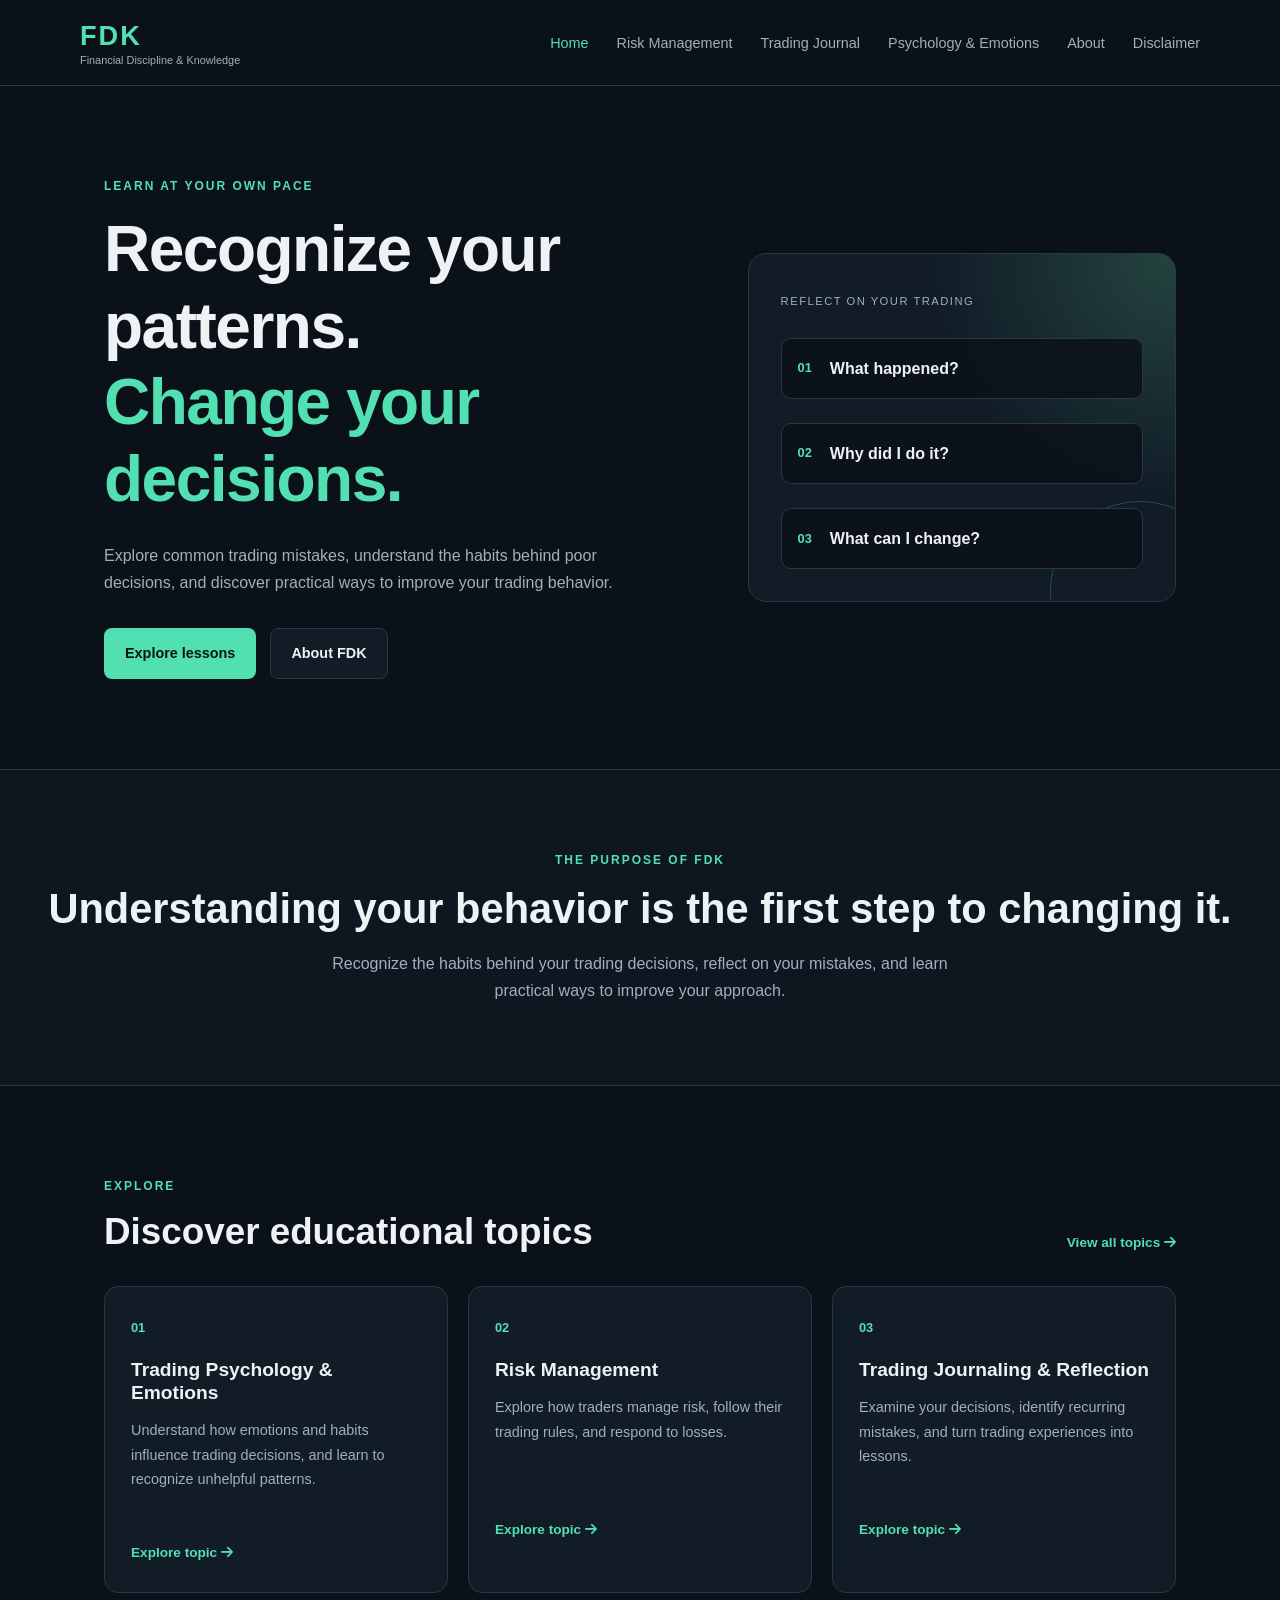
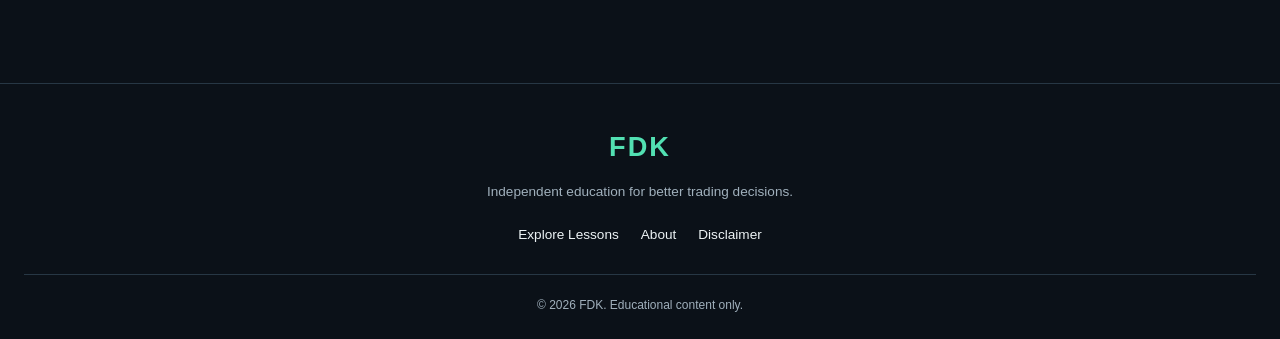
==== commit 2b17c267: "Standardize header across all pages" ====
--- a/index.html
+++ b/index.html
@@ -42,6 +42,7 @@
       <a href="journaling.html">Trading Journal</a>
       <a href="psychology.html">Psychology & Emotions</a>
       <a href="about.html">About</a>
+      <a href="disclaimer.html">Disclaimer</a>
       
       </nav>
   </header>
--- a/css/index.css
+++ b/css/index.css
@@ -750,56 +750,182 @@
 
 
 
-/* ABOUT PAGE */
+/* About Page */
+.about-page {
+  max-width: 1100px;
+  margin: 0 auto;
+  padding: 48px 24px 72px;
+}
 
 .about-hero {
-  padding: 90px 0 80px;
-  border-bottom: 1px solid var(--border-color);
-}
-
-.about-hero .container {
-  max-width: 850px;
+  max-width: 820px;
+  padding: 52px 0 64px;
+}
+
+.about-page .eyebrow {
+  color: #60a5fa;
+  font-size: 0.75rem;
+  font-weight: 700;
+  letter-spacing: 0.12em;
+  margin: 0 0 14px;
 }
 
 .about-hero h1 {
-  max-width: 750px;
-  margin: 16px 0;
-  font-size: clamp(2.3rem, 6vw, 4rem);
-  line-height: 1.12;
+  max-width: 760px;
+  color: #f3f4f6;
+  font-size: clamp(2.1rem, 5vw, 3.5rem);
+  line-height: 1.15;
   letter-spacing: -0.04em;
-}
-
-.about-hero p:not(.eyebrow) {
-  max-width: 680px;
-  color: var(--text-muted);
+  margin: 0 0 22px;
+}
+
+.about-hero-intro {
+  max-width: 700px;
+  color: #aeb8c7;
+  font-size: 1.05rem;
+  line-height: 1.85;
+  margin: 0;
+}
+
+.about-purpose,
+.about-walter,
+.about-approach,
+.about-responsibility {
+  margin: 0 0 64px;
+}
+
+.about-section-heading {
+  max-width: 700px;
+  margin-bottom: 24px;
+}
+
+.about-section-heading h2,
+.about-responsibility h2 {
+  color: #f3f4f6;
+  font-size: clamp(1.6rem, 4vw, 2.25rem);
+  line-height: 1.3;
+  letter-spacing: -0.03em;
+  margin: 0;
+}
+
+.about-purpose-content,
+.about-walter-content {
+  max-width: 790px;
+}
+
+.about-purpose-content p,
+.about-walter-content p,
+.about-responsibility > p:not(.eyebrow) {
+  color: #aeb8c7;
+  font-size: 0.96rem;
+  line-height: 1.9;
+  margin: 0 0 18px;
+}
+
+.about-walter-note {
+  max-width: 790px;
+  margin: 32px 0 0;
+  padding: 24px;
+  background: #111827;
+  border: 1px solid #293548;
+  border-left: 3px solid #60a5fa;
+  border-radius: 10px;
+}
+
+.about-walter-note p {
+  color: #e5e7eb;
   font-size: 1.05rem;
   line-height: 1.8;
-}
-
-.about-section {
+  margin: 0 0 16px;
+}
+
+.about-walter-note footer {
+  color: #93c5fd;
+  font-size: 0.85rem;
+  font-weight: 600;
+}
+
+.about-approach-grid {
   display: grid;
-  grid-template-columns: 1fr 1fr;
-  gap: 56px;
-  padding-top: 80px;
-  padding-bottom: 80px;
-}
-
-.about-content h2,
-.audience-inner h2 {
-  margin: 12px 0 20px;
-  font-size: clamp(1.8rem, 4vw, 2.5rem);
-  line-height: 1.2;
-}
-
-.about-content > p:not(.eyebrow),
-.audience-inner > p:not(.eyebrow) {
-  color: var(--text-muted);
+  grid-template-columns: repeat(3, minmax(0, 1fr));
+  gap: 16px;
+}
+
+.about-approach-card {
+  padding: 24px;
+  background: #111827;
+  border: 1px solid #293548;
+  border-radius: 12px;
+}
+
+.about-approach-number {
+  display: inline-block;
+  color: #60a5fa;
+  font-size: 0.75rem;
+  font-weight: 700;
+  letter-spacing: 0.1em;
+  margin-bottom: 18px;
+}
+
+.about-approach-card h3 {
+  color: #f3f4f6;
+  font-size: 1.05rem;
+  margin: 0 0 12px;
+}
+
+.about-approach-card p {
+  color: #aeb8c7;
+  font-size: 0.9rem;
   line-height: 1.8;
-}
-
-.about-content > p + p {
-  margin-top: 16px;
-}
+  margin: 0;
+}
+
+.about-responsibility {
+  padding: 28px;
+  background: #172538;
+  border: 1px solid #294565;
+  border-radius: 12px;
+}
+
+.about-responsibility h2 {
+  margin-bottom: 22px;
+}
+
+.about-responsibility > p:last-child {
+  margin-bottom: 0;
+}
+
+@media (max-width: 700px) {
+  .about-page {
+    padding: 24px 18px 48px;
+  }
+
+  .about-hero {
+    padding: 36px 0 48px;
+  }
+
+  .about-purpose,
+  .about-walter,
+  .about-approach,
+  .about-responsibility {
+    margin-bottom: 48px;
+  }
+
+  .about-approach-grid {
+    grid-template-columns: 1fr;
+    gap: 12px;
+  }
+
+  .about-approach-card {
+    padding: 20px;
+  }
+
+  .about-walter-note,
+  .about-responsibility {
+    padding: 20px;
+  }
+}
+
 
 .about-principles {
   display: flex;
@@ -816,146 +942,117 @@
   background: var(--surface-color);
 }
 
-.principle-number {
-  display: grid;
-  place-items: center;
-  flex-shrink: 0;
-  width: 42px;
-  height: 42px;
+/* Disclaimer Page */
+.disclaimer-page {
+  max-width: 900px;
+  margin: 0 auto;
+  padding: 48px 24px 72px;
+}
+
+.disclaimer-hero {
+  padding: 44px 0 48px;
+  border-bottom: 1px solid #293548;
+  margin-bottom: 42px;
+}
+
+.disclaimer-page .eyebrow {
+  color: #60a5fa;
+  font-size: 0.75rem;
+  font-weight: 700;
+  letter-spacing: 0.12em;
+  margin: 0 0 14px;
+}
+
+.disclaimer-hero h1 {
+  color: #f3f4f6;
+  font-size: clamp(2rem, 5vw, 3rem);
+  line-height: 1.2;
+  letter-spacing: -0.04em;
+  margin: 0 0 20px;
+}
+
+.disclaimer-hero-intro {
+  max-width: 720px;
+  color: #aeb8c7;
+  font-size: 1rem;
+  line-height: 1.85;
+  margin: 0;
+}
+
+.disclaimer-section {
+  padding: 0 0 32px;
+  margin-bottom: 32px;
+  border-bottom: 1px solid #293548;
+}
+
+.disclaimer-section h2 {
+  color: #f3f4f6;
+  font-size: 1.2rem;
+  line-height: 1.5;
+  margin: 0 0 16px;
+}
+
+.disclaimer-section p {
+  color: #aeb8c7;
+  font-size: 0.94rem;
+  line-height: 1.9;
+  margin: 0 0 16px;
+}
+
+.disclaimer-section p:last-child {
+  margin-bottom: 0;
+}
+
+.disclaimer-final {
+  margin-top: 48px;
+  padding: 26px;
+  background: #172538;
+  border: 1px solid #294565;
+  border-left: 3px solid #60a5fa;
   border-radius: 10px;
-  background: var(--accent-soft);
-  color: var(--accent-color);
-  font-weight: 700;
-}
-
-.principle-card h3 {
-  margin-bottom: 8px;
-}
-
-.principle-card p {
-  color: var(--text-muted);
-  line-height: 1.65;
-  font-size: 0.95rem;
-}
-
-.about-audience {
-  padding: 72px 0;
-  border-top: 1px solid var(--border-color);
-  background: var(--surface-color);
-}
-
-.audience-inner {
-  max-width: 760px;
-  text-align: center;
-}
-
-.audience-inner > p:not(.eyebrow) {
-  margin: 0 auto 28px;
-  max-width: 650px;
+}
+
+.disclaimer-final h2 {
+  color: #f3f4f6;
+  font-size: clamp(1.35rem, 4vw, 1.8rem);
+  line-height: 1.35;
+  margin: 0 0 18px;
+}
+
+.disclaimer-final > p:not(.eyebrow) {
+  color: #cbd5e1;
+  font-size: 0.94rem;
+  line-height: 1.85;
+  margin: 0 0 16px;
+}
+
+.disclaimer-final > p:last-child {
+  margin-bottom: 0;
 }
 
 @media (max-width: 700px) {
-  .about-hero {
-    padding: 64px 0 56px;
-  }
-
-  .about-section {
-    grid-template-columns: 1fr;
-    gap: 36px;
-    padding-top: 56px;
-    padding-bottom: 56px;
-  }
-
-  .about-audience {
-    padding: 56px 0;
-  }
-}
-
-
-/* DISCLAIMER PAGE */
-
-.disclaimer-hero {
-  padding: 72px 0 56px;
-  border-bottom: 1px solid var(--border-color);
-}
-
-.disclaimer-hero .container {
-  max-width: 850px;
-}
-
-.disclaimer-hero h1 {
-  margin: 14px 0;
-  font-size: clamp(2.2rem, 5vw, 3.5rem);
-  line-height: 1.15;
-  letter-spacing: -0.035em;
-}
-
-.disclaimer-hero p:not(.eyebrow) {
-  color: var(--text-muted);
-  line-height: 1.7;
-}
-
-.disclaimer-section {
-  padding-top: 56px;
-  padding-bottom: 80px;
-}
-
-.disclaimer-content {
-  max-width: 820px;
-  margin: 0 auto;
-}
-
-.disclaimer-block {
-  padding: 28px 0;
-  border-bottom: 1px solid var(--border-color);
-}
-
-.disclaimer-block:first-child {
-  padding-top: 0;
-}
-
-.disclaimer-block h2 {
-  margin-bottom: 14px;
-  font-size: 1.25rem;
-}
-
-.disclaimer-block p {
-  color: var(--text-muted);
-  line-height: 1.85;
-}
-
-.disclaimer-block p + p {
-  margin-top: 12px;
-}
-
-.disclaimer-notice {
-  margin-top: 32px;
-  padding: 22px;
-  border: 1px solid var(--border-color);
-  border-left: 3px solid var(--accent-color);
-  border-radius: 10px;
-  background: var(--surface-color);
-  line-height: 1.75;
-}
-
-.disclaimer-notice strong {
-  color: var(--accent-color);
-}
-
-@media (max-width: 600px) {
+  .disclaimer-page {
+    padding: 24px 18px 48px;
+  }
+
   .disclaimer-hero {
-    padding: 56px 0 44px;
+    padding: 34px 0 36px;
+    margin-bottom: 32px;
   }
 
   .disclaimer-section {
-    padding-top: 40px;
-    padding-bottom: 56px;
-  }
-
-  .disclaimer-block {
-    padding: 24px 0;
-  }
-}
+    padding-bottom: 26px;
+    margin-bottom: 26px;
+  }
+
+  .disclaimer-final {
+    padding: 20px;
+    margin-top: 36px;
+  }
+}
+
+
+
 
 
 
